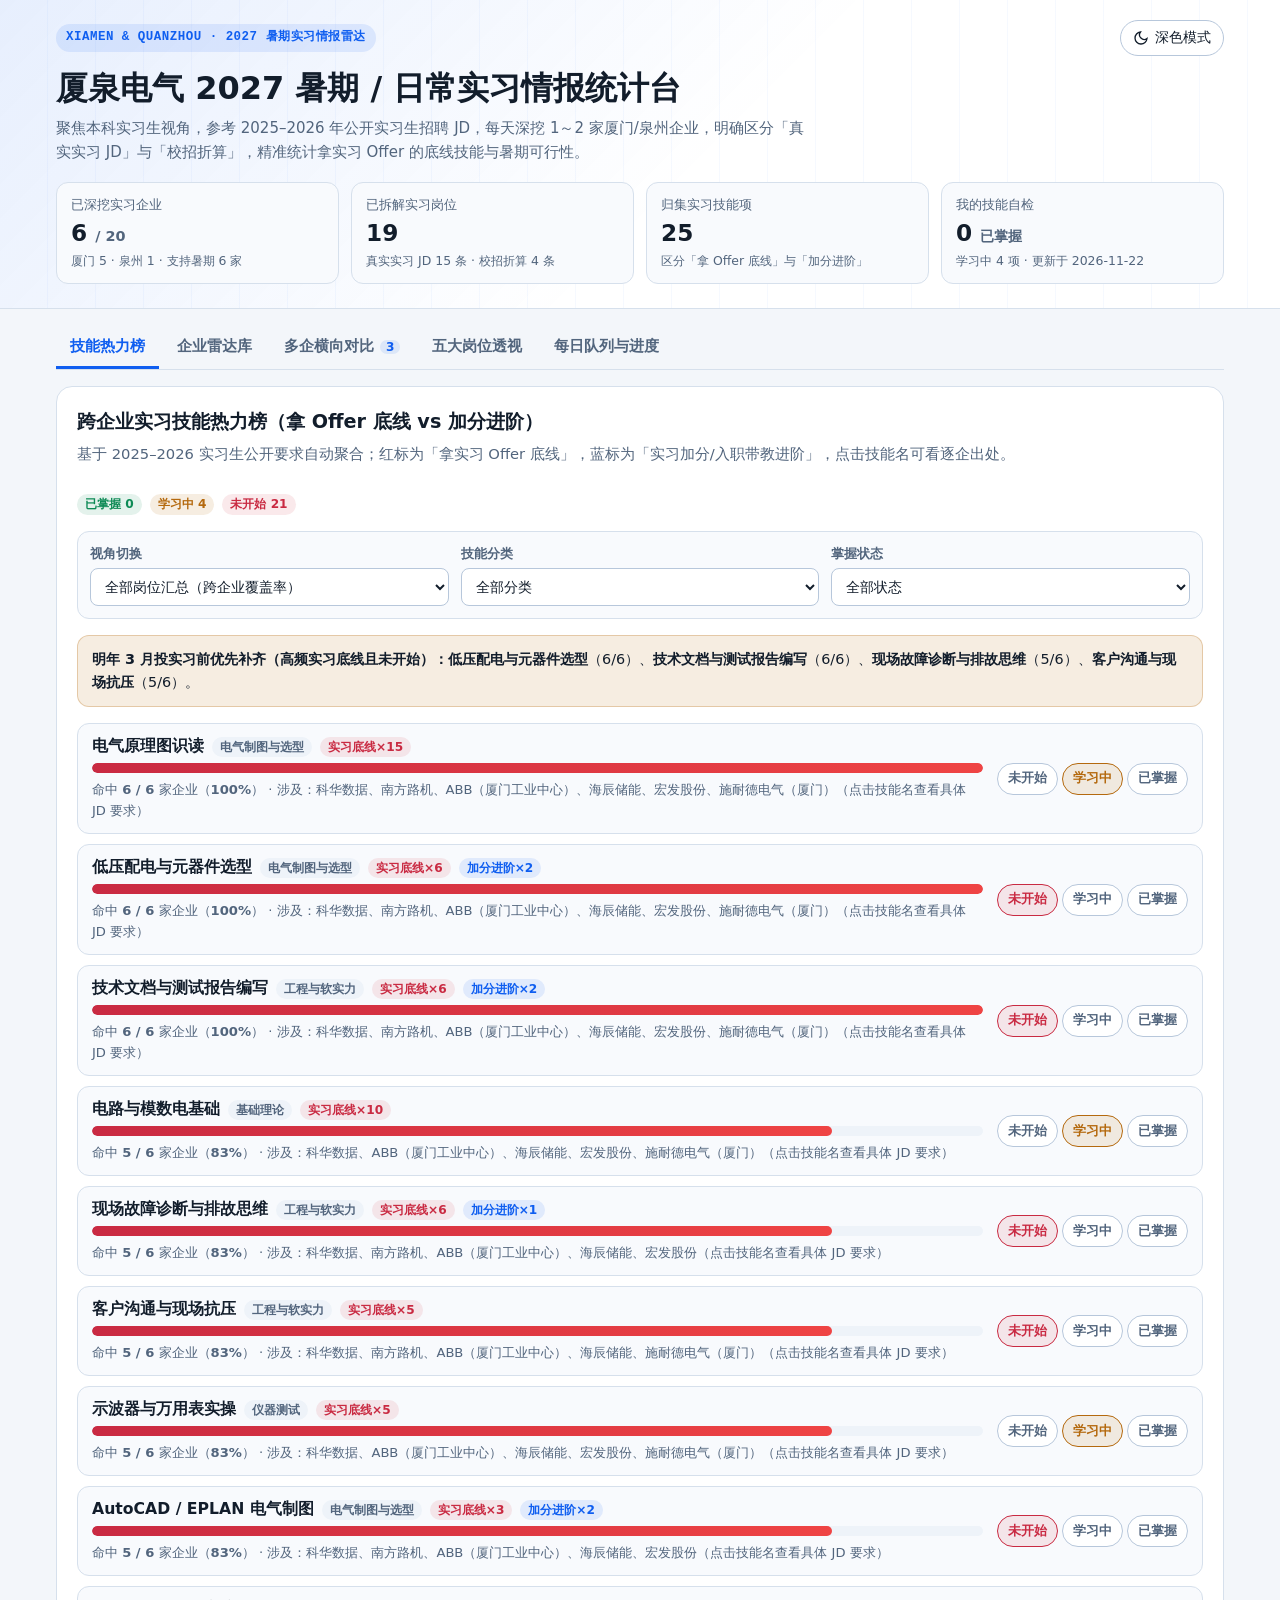
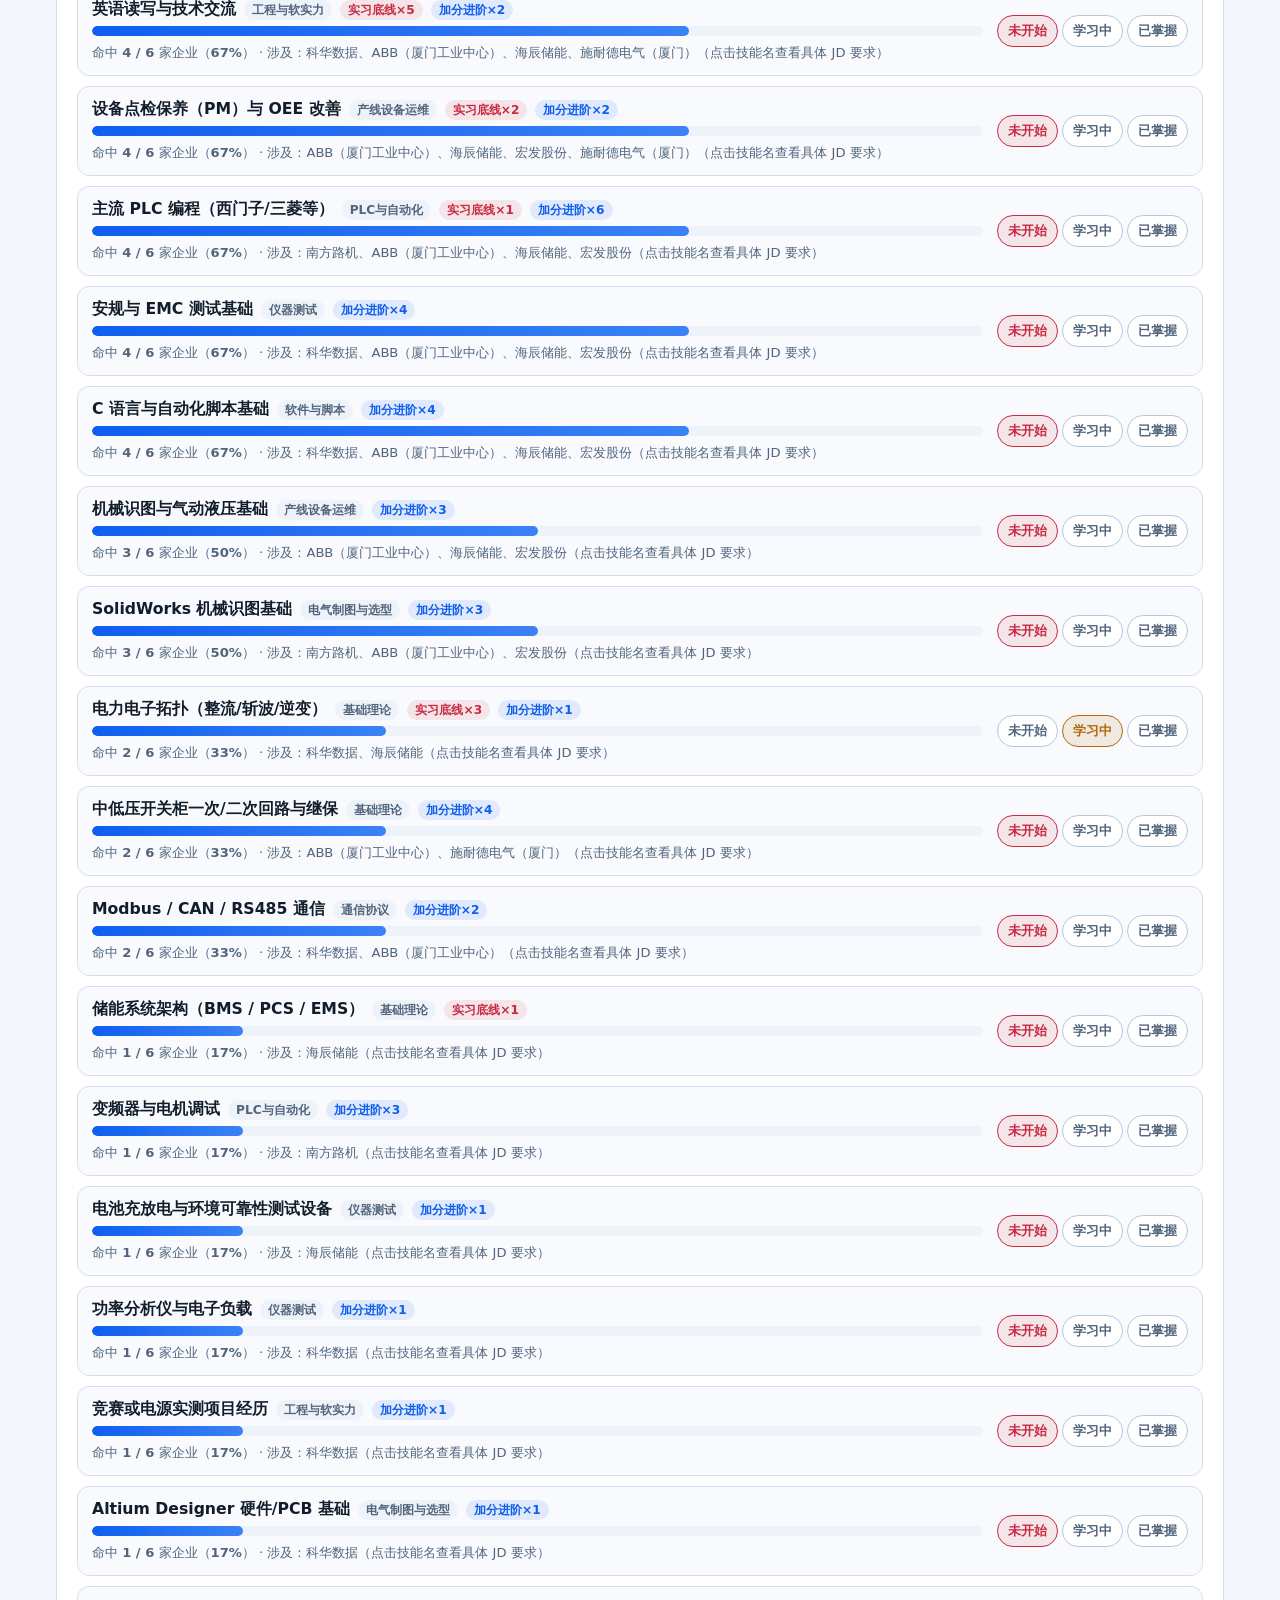
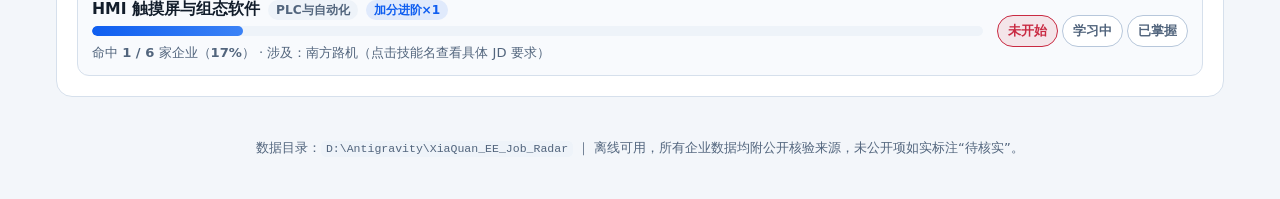
==== docs/index.html @ 75f9611a "feat: switch radar to 2025-2026 internship-first edition and add Hongfa + Schneider" ====
<!doctype html>
<html lang="zh-CN">
<head>
  <meta charset="utf-8">
  <meta name="viewport" content="width=device-width, initial-scale=1">
  <meta name="color-scheme" content="light dark">
  <script>
    try {
      const saved = localStorage.getItem("xq-radar-color-scheme");
      document.querySelector('meta[name="color-scheme"]').content = saved || "light dark";
    } catch (_) {
      // 忽略禁用存储时的异常，回退系统主题
    }
  </script>
  <title>厦泉电气 2027 暑期实习情报雷达</title>
  <link rel="icon" href="data:image/svg+xml,%3Csvg xmlns='http://www.w3.org/2000/svg' viewBox='0 0 64 64'%3E%3Crect width='64' height='64' rx='14' fill='%230f5ef0'/%3E%3Ccircle cx='32' cy='32' r='18' fill='none' stroke='%23ffffff' stroke-width='4' opacity='0.45'/%3E%3Ccircle cx='32' cy='32' r='9' fill='none' stroke='%23ffffff' stroke-width='4'/%3E%3Cline x1='32' y1='32' x2='48' y2='16' stroke='%2338d399' stroke-width='4.5' stroke-linecap='round'/%3E%3C/svg%3E">
  <link rel="stylesheet" href="./styles.css?v=b3a92603">
</head>
<body>
  <header class="hero">
    <div class="hero-inner">
      <div class="hero-top">
        <div class="brand-badge">XIAMEN &amp; QUANZHOU · 2027 暑期实习情报雷达</div>
        <button type="button" id="themeToggle" class="theme-toggle" aria-label="切换浅色或深色主题">
          <span class="theme-opt theme-opt--to-dark">
            <svg width="16" height="16" viewBox="0 0 24 24" fill="none" stroke="currentColor" stroke-width="2" aria-hidden="true">
              <path d="M21 12.79A9 9 0 1 1 11.21 3 7 7 0 0 0 21 12.79z"/>
            </svg>
            <span>深色模式</span>
          </span>
          <span class="theme-opt theme-opt--to-light">
            <svg width="16" height="16" viewBox="0 0 24 24" fill="none" stroke="currentColor" stroke-width="2" aria-hidden="true">
              <circle cx="12" cy="12" r="4"/>
              <path d="M12 2v2m0 16v2M4.93 4.93l1.41 1.41m11.32 11.32 1.41 1.41M2 12h2m16 0h2M4.93 19.07l1.41-1.41m11.32-11.32 1.41-1.41"/>
            </svg>
            <span>浅色模式</span>
          </span>
        </button>
      </div>

      <h1 class="hero-title">厦泉电气 2027 暑期 / 日常实习情报统计台</h1>
      <p class="hero-subtitle">
        聚焦本科实习生视角，参考 2025–2026 年公开实习生招聘 JD，每天深挖 1～2 家厦门/泉州企业，明确区分「真实实习 JD」与「校招折算」，精准统计拿实习 Offer 的底线技能与暑期可行性。
      </p>

      <div id="kpiGrid" class="kpi-grid" aria-label="核心统计指标"></div>
    </div>
  </header>

  <main class="app-shell">
    <div class="tabs-shell">
      <div class="tablist-wrap">
        <div id="mainTablist" class="tablist scroller" role="tablist" aria-label="情报雷达功能模块">
          <button type="button" role="tab" id="tab-skills" class="tab-btn" aria-selected="true" data-panel="panel-skills">
            技能热力榜
          </button>
          <button type="button" role="tab" id="tab-companies" class="tab-btn" aria-selected="false" tabindex="-1" data-panel="panel-companies">
            企业雷达库
          </button>
          <button type="button" role="tab" id="tab-compare" class="tab-btn" aria-selected="false" tabindex="-1" data-panel="panel-compare">
            多企横向对比 <span id="compareCountPill" class="tab-pill">2</span>
          </button>
          <button type="button" role="tab" id="tab-roles" class="tab-btn" aria-selected="false" tabindex="-1" data-panel="panel-roles">
            五大岗位透视
          </button>
          <button type="button" role="tab" id="tab-queue" class="tab-btn" aria-selected="false" tabindex="-1" data-panel="panel-queue">
            每日队列与进度
          </button>
        </div>
      </div>

      <div class="panels-stage">
        <!-- Panel 1: 技能热力榜 & 个人技能缺口 -->
        <section id="panel-skills" role="tabpanel" aria-labelledby="tab-skills" class="tab-panel" tabindex="0">
          <div class="panel-inner">
            <div class="section-head">
              <div>
                <h2>跨企业实习技能热力榜（拿 Offer 底线 vs 加分进阶）</h2>
                <p class="muted">基于 2025–2026 实习生公开要求自动聚合；红标为「拿实习 Offer 底线」，蓝标为「实习加分/入职带教进阶」，点击技能名可看逐企出处。</p>
              </div>
              <div class="progress-summary-box" id="selfCheckSummary"></div>
            </div>

            <div class="filter-bar" aria-label="技能榜筛选">
              <div class="filter-group">
                <label for="skillRoleFilter">视角切换</label>
                <select id="skillRoleFilter">
                  <option value="all">全部岗位汇总（跨企业覆盖率）</option>
                </select>
              </div>
              <div class="filter-group">
                <label for="skillCategoryFilter">技能分类</label>
                <select id="skillCategoryFilter">
                  <option value="all">全部分类</option>
                </select>
              </div>
              <div class="filter-group">
                <label for="skillStatusFilter">掌握状态</label>
                <select id="skillStatusFilter">
                  <option value="all">全部状态</option>
                  <option value="todo">仅看未开始（重点缺口）</option>
                  <option value="learning">仅看学习中</option>
                  <option value="mastered">仅看已掌握</option>
                </select>
              </div>
            </div>

            <div id="gapCallout" class="gap-callout" aria-live="polite"></div>

            <div id="skillBarsContainer" class="skill-bars-list"></div>
          </div>
        </section>

        <!-- Panel 2: 企业雷达库 -->
        <section id="panel-companies" role="tabpanel" aria-labelledby="tab-companies" class="tab-panel" hidden="until-found">
          <div class="panel-inner">
            <div class="section-head">
              <div>
                <h2>已深挖企业雷达库</h2>
                <p class="muted">每家档案均带公开信息出处，未披露项明确标注“待核实”。勾选「加入对比」后可在横向对比页并排细看。</p>
              </div>
              <button type="button" id="jumpToCompareBtn" class="btn btn-primary">进入横向对比</button>
            </div>

            <div class="filter-bar" aria-label="企业筛选条件">
              <div class="filter-group">
                <label for="companyCityFilter">城市</label>
                <select id="companyCityFilter">
                  <option value="all">全部城市</option>
                </select>
              </div>
              <div class="filter-group">
                <label for="companyTrackFilter">赛道</label>
                <select id="companyTrackFilter">
                  <option value="all">全部赛道</option>
                </select>
              </div>
              <div class="filter-group">
                <label for="companyRoleFilter">实习方向</label>
                <select id="companyRoleFilter">
                  <option value="all">全部 5 大实习方向</option>
                </select>
              </div>
              <div class="filter-group">
                <label for="companySummerFilter">暑期 2 个月可行性</label>
                <select id="companySummerFilter">
                  <option value="all">全部实习类型</option>
                  <option value="summer-ok">支持暑期 2～3 个月</option>
                  <option value="other">需长期 / 待核实</option>
                </select>
              </div>
              <div class="filter-group">
                <label for="companySearchInput">关键词</label>
                <input id="companySearchInput" type="search" placeholder="搜索企业、转正、PLC、示波器...">
              </div>
            </div>

            <div id="companyCardsGrid" class="company-grid"></div>
          </div>
        </section>

        <!-- Panel 3: 多企横向对比 -->
        <section id="panel-compare" role="tabpanel" aria-labelledby="tab-compare" class="tab-panel" hidden="until-found">
          <div class="panel-inner">
            <div class="section-head">
              <div>
                <h2>多企业并排横向对比</h2>
                <p class="muted">选择 2～4 家已深挖企业，一屏看清它们在赛道、工具栈、出差倒班、笔面试考点与厦门理工匹配度上的真实差异。</p>
              </div>
            </div>

            <div id="comparePicker" class="compare-picker" aria-label="选择参与对比的企业"></div>

            <div id="compareTableHost"></div>
          </div>
        </section>

        <!-- Panel 4: 五大岗位透视 -->
        <section id="panel-roles" role="tabpanel" aria-labelledby="tab-roles" class="tab-panel" hidden="until-found">
          <div class="panel-inner">
            <div class="section-head">
              <div>
                <h2>五大探索岗位全景透视</h2>
                <p class="muted">逐个拆解真实工作内容、与你大三已学课程的对应关系、当前已统计出的核心技能，以及适合你的零硬件简历项目方向。</p>
              </div>
            </div>
            <div id="rolesGrid" class="roles-grid"></div>
          </div>
        </section>

        <!-- Panel 5: 每日深挖队列 & 进度导入导出 -->
        <section id="panel-queue" role="tabpanel" aria-labelledby="tab-queue" class="tab-panel" hidden="until-found">
          <div class="panel-inner">
            <div class="section-head">
              <div>
                <h2>每日 1～2 企深挖队列与日志</h2>
                <p class="muted">每次深挖新企业并运行构建脚本后，上方所有统计与技能热力榜自动增量重算，越往后越精准。</p>
              </div>
              <div class="backup-actions">
                <button type="button" id="exportProgressBtn" class="btn btn-secondary">导出自检进度 JSON</button>
                <label class="btn btn-secondary file-btn">
                  导入进度
                  <input type="file" id="importProgressInput" accept="application/json" hidden>
                </label>
              </div>
            </div>

            <div id="changelogTimeline" class="changelog-list"></div>

            <h3 class="sub-heading">20 家厦泉目标企业滚动清单</h3>
            <div id="queueTableHost"></div>
          </div>
        </section>
      </div>
    </div>
  </main>

  <footer class="site-footer">
    <p>数据目录：<code>D:\Antigravity\XiaQuan_EE_Job_Radar</code> ｜ 离线可用，所有企业数据均附公开核验来源，未公开项如实标注“待核实”。</p>
  </footer>

  <!-- 企业完整深度档案弹窗 -->
  <dialog id="companyDialog" class="radar-dialog" closedby="any" aria-labelledby="companyDialogTitle">
    <div class="dialog-shell">
      <div class="dialog-header">
        <div>
          <span id="companyDialogMeta" class="dialog-meta"></span>
          <h2 id="companyDialogTitle" class="dialog-title">企业深度档案</h2>
        </div>
        <form method="dialog">
          <button type="submit" class="icon-close-btn" aria-label="关闭企业档案弹窗">✕</button>
        </form>
      </div>
      <div id="companyDialogBody" class="dialog-body"></div>
      <div class="dialog-footer">
        <form method="dialog">
          <button type="submit" class="btn btn-primary">关闭</button>
        </form>
      </div>
    </div>
  </dialog>

  <!-- 技能出处证据弹窗 -->
  <dialog id="skillDialog" class="radar-dialog radar-dialog--narrow" closedby="any" aria-labelledby="skillDialogTitle">
    <div class="dialog-shell">
      <div class="dialog-header">
        <div>
          <span id="skillDialogMeta" class="dialog-meta"></span>
          <h2 id="skillDialogTitle" class="dialog-title">技能 JD 依据</h2>
        </div>
        <form method="dialog">
          <button type="submit" class="icon-close-btn" aria-label="关闭技能详情弹窗">✕</button>
        </form>
      </div>
      <div id="skillDialogBody" class="dialog-body"></div>
      <div class="dialog-footer">
        <form method="dialog">
          <button type="submit" class="btn btn-primary">知道了</button>
        </form>
      </div>
    </div>
  </dialog>

  <script src="./data-bundle.js?v=0ee836cf"></script>
  <script src="./app.js?v=096d5874"></script>
</body>
</html>
---- docs/styles.css ----
/* ==========================================================================
   厦泉电气 2027 暑期实习情报雷达 — 现代精密工程仪表盘样式
   遵循 modern-web-guidance: color-scheme + light-dark(), responsive-table,
   tabs (horizontal scroll + edge fade + until-found), light-dismiss dialog,
   container-query cards.
   ========================================================================== */

@property --fade-start {
  syntax: "<length>";
  inherits: false;
  initial-value: 0px;
}

@property --fade-end {
  syntax: "<length>";
  inherits: false;
  initial-value: 0px;
}

:root {
  color-scheme: light dark;

  --bg: light-dark(#f3f6fa, #0d131d);
  --surface: light-dark(#ffffff, #151e2c);
  --surface-alt: light-dark(#eef3f9, #1c2839);
  --surface-elevated: light-dark(#f8fafd, #192434);
  --border: light-dark(#d6e0ec, #2a394e);
  --border-strong: light-dark(#b7c7db, #3c516e);

  --text: light-dark(#121d2b, #e7eef8);
  --text-muted: light-dark(#52657d, #98adc7);

  --accent: light-dark(#0f5ef0, #5c9bff);
  --accent-soft: light-dark(rgba(15, 94, 240, 0.1), rgba(92, 155, 255, 0.16));
  --accent-ink: light-dark(#ffffff, #091321);

  --must: light-dark(#c92a42, #ff6b81);
  --must-soft: light-dark(rgba(201, 42, 66, 0.1), rgba(255, 107, 129, 0.16));

  --ok: light-dark(#0d8a55, #38d399);
  --ok-soft: light-dark(rgba(13, 138, 85, 0.11), rgba(56, 211, 153, 0.16));

  --warn: light-dark(#b4690e, #f5b942);
  --warn-soft: light-dark(rgba(180, 105, 14, 0.12), rgba(245, 185, 66, 0.16));

  --radius-sm: 8px;
  --radius-md: 12px;
  --radius-lg: 16px;
  --shadow-sm: light-dark(0 1px 3px rgba(15, 31, 56, 0.06), 0 1px 4px rgba(0, 0, 0, 0.35));
  --shadow-md: light-dark(0 8px 24px rgba(15, 31, 56, 0.08), 0 12px 30px rgba(0, 0, 0, 0.45));

  --font-sans: "Segoe UI", "PingFang SC", "Microsoft YaHei", system-ui, -apple-system, sans-serif;
  --font-mono: ui-monospace, "Cascadia Code", Consolas, monospace;

  &:has(> head > meta[name="color-scheme"][content="dark"]) {
    color-scheme: dark;
  }

  &:has(> head > meta[name="color-scheme"][content="light"]) {
    color-scheme: light;
  }
}

*, *::before, *::after {
  box-sizing: border-box;
}

body {
  margin: 0;
  font-family: var(--font-sans);
  font-size: 15px;
  line-height: 1.6;
  background: var(--bg);
  color: var(--text);
  -webkit-font-smoothing: antialiased;
}

h1, h2, h3, h4, p {
  margin-block-start: 0;
}

code {
  font-family: var(--font-mono);
  font-size: 0.88em;
  background: var(--surface-alt);
  padding: 0.12em 0.4em;
  border-radius: 5px;
}

.muted {
  color: var(--text-muted);
  font-size: 0.92rem;
}

/* ---------- 主题切换按钮（双分支由 CSS 控制显示） ---------- */
.theme-toggle {
  display: inline-flex;
  align-items: center;
  gap: 6px;
  min-height: 36px;
  padding: 6px 12px;
  border-radius: 999px;
  border: 1px solid var(--border-strong);
  background: var(--surface);
  color: var(--text);
  font-size: 0.85rem;
  font-weight: 500;
  cursor: pointer;
}

.theme-toggle:hover {
  border-color: var(--accent);
}

.theme-opt {
  display: inline-flex;
  align-items: center;
  gap: 6px;
}

/* 默认浅色下显示“切换到深色”；深色下显示“切换到浅色” */
.theme-opt--to-light {
  display: none;
}

@media (prefers-color-scheme: dark) {
  :root:not(:has(> head > meta[name="color-scheme"][content="light"])) .theme-opt--to-dark {
    display: none;
  }
  :root:not(:has(> head > meta[name="color-scheme"][content="light"])) .theme-opt--to-light {
    display: inline-flex;
  }
}

:root:has(> head > meta[name="color-scheme"][content="dark"]) .theme-opt--to-dark {
  display: none;
}

:root:has(> head > meta[name="color-scheme"][content="dark"]) .theme-opt--to-light {
  display: inline-flex;
}

:root:has(> head > meta[name="color-scheme"][content="light"]) .theme-opt--to-dark {
  display: inline-flex;
}

:root:has(> head > meta[name="color-scheme"][content="light"]) .theme-opt--to-light {
  display: none;
}

/* ---------- 顶部 Hero ---------- */
.hero {
  background:
    linear-gradient(135deg, var(--accent-soft), transparent 55%),
    repeating-linear-gradient(
      90deg,
      transparent 0 47px,
      light-dark(rgba(15, 94, 240, 0.04), rgba(92, 155, 255, 0.05)) 47px 48px
    ),
    var(--surface);
  border-block-end: 1px solid var(--border);
}

.hero-inner {
  max-width: 1200px;
  margin-inline: auto;
  padding: 20px 16px 24px;
}

.hero-top {
  display: flex;
  align-items: center;
  justify-content: space-between;
  gap: 12px;
  flex-wrap: wrap;
  margin-block-end: 12px;
}

.brand-badge {
  display: inline-flex;
  align-items: center;
  font-family: var(--font-mono);
  font-size: 0.78rem;
  font-weight: 600;
  letter-spacing: 0.04em;
  color: var(--accent);
  background: var(--accent-soft);
  padding: 4px 10px;
  border-radius: 999px;
}

.hero-title {
  font-size: clamp(1.4rem, 2.8vw, 2rem);
  line-height: 1.25;
  margin-block-end: 8px;
}

.hero-subtitle {
  max-width: 760px;
  color: var(--text-muted);
  margin-block-end: 18px;
}

.kpi-grid {
  display: grid;
  grid-template-columns: repeat(auto-fit, minmax(150px, 1fr));
  gap: 12px;
}

.kpi-card {
  background: var(--surface-elevated);
  border: 1px solid var(--border);
  border-radius: var(--radius-md);
  padding: 12px 14px;
  box-shadow: var(--shadow-sm);
}

.kpi-label {
  font-size: 0.8rem;
  color: var(--text-muted);
  margin-block-end: 4px;
}

.kpi-value {
  font-size: 1.45rem;
  font-weight: 700;
  font-variant-numeric: tabular-nums;
  line-height: 1.2;
}

.kpi-sub {
  margin-block-start: 4px;
  font-size: 0.78rem;
  color: var(--text-muted);
}

/* ---------- 主容器 & Tabs（单行滚动 + 渐隐边缘） ---------- */
.app-shell {
  max-width: 1200px;
  margin-inline: auto;
  padding: 16px 16px 40px;
}

.tablist-wrap {
  position: sticky;
  inset-block-start: 0;
  z-index: 10;
  background: var(--bg);
  border-block-end: 1px solid var(--border);
  margin-block-end: 16px;
}

.tablist.scroller {
  display: flex;
  align-items: stretch;
  gap: 4px;
  overflow-x: auto;
  scrollbar-width: none;
  scroll-snap-type: inline proximity;
  --fade-size: 2.25rem;
  --fade-dir: right;
  --fade-start-pos: 0;
  --fade-end-pos: 100%;
  padding-inline-end: 16px;
  scroll-padding-inline: var(--fade-size);
  mask:
    linear-gradient(black, black) no-clip subtract,
    linear-gradient(to var(--fade-dir), black, transparent) var(--fade-start-pos) 0 / var(--fade-start) 100% no-repeat no-clip,
    linear-gradient(to var(--fade-dir), transparent, black) var(--fade-end-pos) 0 / var(--fade-end) 100% no-repeat no-clip;
  animation: reveal-fade-start linear both, hide-fade-end linear both;
  animation-timeline: scroll(self inline);
  animation-range: 0 var(--fade-size), calc(100% - var(--fade-size)) 100%;
  transition: --fade-start 0.2s, --fade-end 0.2s;
}

.tablist.scroller::-webkit-scrollbar {
  display: none;
}

.tablist.scroller.more-start {
  --fade-start: var(--fade-size);
}

.tablist.scroller.more-end {
  --fade-end: var(--fade-size);
}

@keyframes reveal-fade-start {
  to {
    --fade-start: var(--fade-size);
  }
}

@keyframes hide-fade-end {
  from {
    --fade-end: var(--fade-size);
  }
}

.tab-btn {
  position: relative;
  flex: none;
  scroll-snap-align: start;
  display: inline-flex;
  align-items: center;
  gap: 6px;
  min-height: 44px;
  padding: 10px 14px;
  border: 0;
  background: transparent;
  color: var(--text-muted);
  font-family: inherit;
  font-size: 0.94rem;
  font-weight: 600;
  white-space: nowrap;
  cursor: pointer;
}

.tab-btn:hover {
  color: var(--text);
}

.tab-btn[aria-selected="true"] {
  color: var(--accent);
}

.tab-btn[aria-selected="true"]::after {
  content: "";
  position: absolute;
  inset: auto 0 0;
  border-block-end: 3px solid var(--accent);
}

.tab-pill {
  display: inline-flex;
  align-items: center;
  justify-content: center;
  min-inline-size: 20px;
  padding: 0 6px;
  border-radius: 999px;
  background: var(--accent-soft);
  color: var(--accent);
  font-size: 0.76rem;
  font-variant-numeric: tabular-nums;
}

/* hidden="until-found" 面板不放 padding/border/margin，由内部 .panel-inner 承载 */
.panels-stage {
  display: grid;
  align-items: start;
}

.tab-panel {
  grid-area: 1 / 1;
  position: relative;
  z-index: 1;
}

.tab-panel[hidden] {
  pointer-events: none;
  z-index: 0;
}

.panel-inner {
  background: var(--surface);
  border: 1px solid var(--border);
  border-radius: var(--radius-lg);
  padding: 20px;
  box-shadow: var(--shadow-sm);
}

@media (max-width: 600px) {
  .panel-inner {
    padding: 14px;
  }
}

/* ---------- 通用标题、按钮与筛选栏 ---------- */
.section-head {
  display: flex;
  align-items: flex-start;
  justify-content: space-between;
  gap: 14px;
  flex-wrap: wrap;
  margin-block-end: 16px;
}

.section-head h2 {
  font-size: 1.2rem;
  margin-block-end: 4px;
}

.sub-heading {
  font-size: 1.05rem;
  margin-block: 22px 12px;
}

.btn {
  display: inline-flex;
  align-items: center;
  justify-content: center;
  gap: 6px;
  min-height: 38px;
  padding: 8px 14px;
  border-radius: var(--radius-sm);
  border: 1px solid var(--border-strong);
  font-family: inherit;
  font-size: 0.88rem;
  font-weight: 600;
  cursor: pointer;
  text-decoration: none;
}

.btn-primary {
  background: var(--accent);
  border-color: var(--accent);
  color: var(--accent-ink);
}

.btn-secondary {
  background: var(--surface-alt);
  color: var(--text);
}

.btn:hover {
  filter: brightness(1.04);
}

.file-btn {
  cursor: pointer;
}

.backup-actions {
  display: flex;
  gap: 8px;
  flex-wrap: wrap;
}

.filter-bar {
  display: grid;
  grid-template-columns: repeat(auto-fit, minmax(180px, 1fr));
  gap: 12px;
  padding: 12px;
  background: var(--surface-elevated);
  border: 1px solid var(--border);
  border-radius: var(--radius-md);
  margin-block-end: 16px;
}

.filter-group {
  display: flex;
  flex-direction: column;
  gap: 4px;
}

.filter-group label {
  font-size: 0.8rem;
  font-weight: 600;
  color: var(--text-muted);
}

.filter-group select,
.filter-group input {
  min-height: 38px;
  padding: 6px 10px;
  border-radius: var(--radius-sm);
  border: 1px solid var(--border-strong);
  background: var(--surface);
  color: var(--text);
  font-family: inherit;
  font-size: 0.9rem;
}

/* ---------- 技能热力榜 ---------- */
.progress-summary-box {
  display: flex;
  gap: 8px;
  flex-wrap: wrap;
  align-items: center;
}

.gap-callout {
  padding: 12px 14px;
  border-radius: var(--radius-md);
  background: var(--warn-soft);
  border: 1px solid light-dark(rgba(180, 105, 14, 0.28), rgba(245, 185, 66, 0.3));
  margin-block-end: 16px;
  font-size: 0.9rem;
}

.skill-bars-list {
  display: flex;
  flex-direction: column;
  gap: 10px;
}

.skill-row {
  display: grid;
  grid-template-columns: minmax(0, 1fr) auto;
  gap: 10px 14px;
  align-items: center;
  padding: 12px 14px;
  border: 1px solid var(--border);
  border-radius: var(--radius-md);
  background: var(--surface-elevated);
}

@media (max-width: 640px) {
  .skill-row {
    grid-template-columns: 1fr;
  }
}

.skill-main {
  min-width: 0;
}

.skill-head {
  display: flex;
  align-items: center;
  gap: 8px;
  flex-wrap: wrap;
  margin-block-end: 6px;
}

.skill-name-btn {
  padding: 0;
  border: 0;
  background: transparent;
  color: var(--text);
  font-family: inherit;
  font-size: 0.98rem;
  font-weight: 700;
  cursor: pointer;
  text-align: start;
}

.skill-name-btn:hover {
  color: var(--accent);
  text-decoration: underline;
}

.skill-bar-track {
  position: relative;
  block-size: 10px;
  border-radius: 999px;
  background: var(--surface-alt);
  overflow: hidden;
  margin-block-end: 6px;
}

.skill-bar-fill {
  block-size: 100%;
  border-radius: 999px;
  background: linear-gradient(90deg, var(--accent), light-dark(#3b82f6, #84b6ff));
}

.skill-bar-fill--hot {
  background: linear-gradient(90deg, var(--must), light-dark(#ef4444, #ff8da1));
}

.skill-meta-line {
  font-size: 0.82rem;
  color: var(--text-muted);
}

.status-pills {
  display: inline-flex;
  gap: 4px;
  flex-wrap: wrap;
}

.status-btn {
  min-height: 32px;
  padding: 4px 10px;
  border-radius: 999px;
  border: 1px solid var(--border-strong);
  background: var(--surface);
  color: var(--text-muted);
  font-family: inherit;
  font-size: 0.8rem;
  font-weight: 600;
  cursor: pointer;
}

.status-btn[aria-pressed="true"][data-state="todo"] {
  border-color: var(--must);
  background: var(--must-soft);
  color: var(--must);
}

.status-btn[aria-pressed="true"][data-state="learning"] {
  border-color: var(--warn);
  background: var(--warn-soft);
  color: var(--warn);
}

.status-btn[aria-pressed="true"][data-state="mastered"] {
  border-color: var(--ok);
  background: var(--ok-soft);
  color: var(--ok);
}

/* ---------- 徽章 ---------- */
.badge {
  display: inline-flex;
  align-items: center;
  max-inline-size: 100%;
  padding: 2px 8px;
  border-radius: 999px;
  font-size: 0.76rem;
  font-weight: 600;
  line-height: 1.35;
  white-space: normal;
  overflow-wrap: anywhere;
}

.badge-neutral {
  background: var(--surface-alt);
  color: var(--text-muted);
}

.badge-accent {
  background: var(--accent-soft);
  color: var(--accent);
}

.badge-must {
  background: var(--must-soft);
  color: var(--must);
}

.badge-ok {
  background: var(--ok-soft);
  color: var(--ok);
}

.badge-warn {
  background: var(--warn-soft);
  color: var(--warn);
}

/* ---------- 企业卡片（容器查询 + 语义区域） ---------- */
.company-grid {
  display: grid;
  grid-template-columns: repeat(auto-fill, minmax(310px, 1fr));
  gap: 16px;
}

.card.company-card {
  container-type: inline-size;
  display: grid;
  grid-template-columns: minmax(0, 1fr);
  grid-template-rows: auto 1fr auto;
  gap: 12px;
  padding: 16px;
  border-radius: var(--radius-md);
  border: 2px solid var(--border);
  background: var(--surface-elevated);
  box-shadow: var(--shadow-sm);
  min-width: 0;
}

.card.company-card:has(.compare-check:checked) {
  border-color: var(--accent);
}

.card.company-card > header {
  display: flex;
  align-items: flex-start;
  justify-content: space-between;
  gap: 10px;
  min-width: 0;
}

.card.company-card > header > div {
  min-width: 0;
  flex: 1 1 auto;
}

.company-name {
  font-size: 1.12rem;
  margin-block-end: 4px;
}

.badge-row {
  display: flex;
  gap: 6px;
  flex-wrap: wrap;
}

.card-content {
  display: flex;
  flex-direction: column;
  gap: 10px;
  font-size: 0.9rem;
}

.info-kv {
  margin: 0;
  display: grid;
  gap: 6px;
}

.info-kv div {
  display: grid;
  grid-template-columns: 76px 1fr;
  gap: 8px;
}

@container (width < 320px) {
  .info-kv div {
    grid-template-columns: 1fr;
    gap: 2px;
  }
}

.info-kv dt {
  color: var(--text-muted);
  font-size: 0.82rem;
  font-weight: 600;
}

.info-kv dd {
  margin: 0;
}

.card.company-card > footer {
  display: flex;
  align-items: center;
  justify-content: space-between;
  gap: 10px;
  padding-block-start: 10px;
  border-block-start: 1px solid var(--border);
  flex-wrap: wrap;
}

.compare-toggle {
  display: inline-flex;
  align-items: center;
  gap: 6px;
  padding: 5px 10px;
  border-radius: var(--radius-sm);
  border: 2px solid transparent;
  background: var(--surface);
  font-size: 0.84rem;
  font-weight: 600;
  cursor: pointer;
}

.compare-toggle:has(> :checked) {
  border-color: var(--accent);
  color: var(--accent);
}

/* ---------- 多企对比选择器 ---------- */
.compare-picker {
  display: flex;
  gap: 10px;
  flex-wrap: wrap;
  margin-block-end: 16px;
}

.picker-chip {
  display: inline-flex;
  align-items: center;
  gap: 8px;
  padding: 8px 12px;
  border-radius: var(--radius-md);
  border: 2px solid var(--border);
  background: var(--surface-elevated);
  font-size: 0.9rem;
  font-weight: 600;
  cursor: pointer;
}

.picker-chip:has(> :checked) {
  border-color: var(--accent);
  background: var(--accent-soft);
  color: var(--accent);
}

/* ---------- 响应式数据表（遵循 responsive-table 指南） ---------- */
.table-wrapper {
  overflow: auto;
  max-inline-size: 100%;
  max-block-size: min(680px, 75vh);
  container-type: inline-size;
  border: 1px solid var(--border);
  border-radius: var(--radius-md);
  background: var(--surface);
}

.radar-table {
  width: 100%;
  border-collapse: separate;
  border-spacing: 0;
  font-size: 0.9rem;
}

.radar-table caption {
  text-align: start;
  padding: 10px 14px;
  font-weight: 700;
  font-size: 0.92rem;
  background: var(--surface-elevated);
  border-block-end: 1px solid var(--border);
}

.radar-table thead {
  position: sticky;
  inset-block-start: 0;
  z-index: 2;
}

.radar-table thead th {
  text-align: start;
  padding: 11px 14px;
  background: var(--surface-alt);
  border-block-end: 1px solid var(--border-strong);
  font-weight: 700;
  white-space: nowrap;
}

.radar-table tbody th {
  position: sticky;
  inset-inline-start: 0;
  z-index: 1;
  text-align: start;
  vertical-align: top;
  padding: 11px 14px;
  background: var(--surface-elevated);
  border-block-end: 1px solid var(--border);
  border-inline-end: 1px solid var(--border);
  min-inline-size: 132px;
  font-weight: 700;
}

.radar-table tbody td {
  vertical-align: top;
  padding: 11px 14px;
  border-block-end: 1px solid var(--border);
  border-inline-end: 1px solid var(--border);
  min-inline-size: 200px;
}

.radar-table tbody td:last-child {
  border-inline-end: 0;
}

.radar-table ul {
  margin: 0;
  padding-inline-start: 18px;
}

@container (width < 620px) {
  .radar-table,
  .radar-table thead,
  .radar-table tbody,
  .radar-table tr,
  .radar-table th,
  .radar-table td {
    display: block;
  }

  .radar-table thead {
    display: none;
  }

  .radar-table tbody tr {
    margin: 10px;
    border: 1px solid var(--border);
    border-radius: var(--radius-sm);
    overflow: hidden;
    background: var(--surface);
  }

  .radar-table tbody th {
    position: sticky;
    inset-block-start: 0;
    z-index: 2;
    border-inline-end: 0;
    background: var(--surface-alt);
  }

  .radar-table tbody td {
    min-inline-size: 0;
    border-inline-end: 0;
  }

  .radar-table tbody td::before {
    display: block;
    font-size: 0.78rem;
    font-weight: 700;
    color: var(--accent);
    margin-block-end: 3px;
  }

  .radar-table tbody td:nth-child(2)::before { content: var(--col-2) "："; }
  .radar-table tbody td:nth-child(3)::before { content: var(--col-3) "："; }
  .radar-table tbody td:nth-child(4)::before { content: var(--col-4) "："; }
  .radar-table tbody td:nth-child(5)::before { content: var(--col-5) "："; }
  .radar-table tbody td:nth-child(6)::before { content: var(--col-6) "："; }
}

/* ---------- 五大岗位卡片 ---------- */
.roles-grid {
  display: grid;
  grid-template-columns: repeat(auto-fill, minmax(320px, 1fr));
  gap: 16px;
}

.role-card {
  display: flex;
  flex-direction: column;
  gap: 10px;
  padding: 16px;
  border-radius: var(--radius-md);
  border: 1px solid var(--border);
  background: var(--surface-elevated);
}

.role-card h3 {
  font-size: 1.06rem;
  margin-block-end: 2px;
}

.role-block-title {
  font-size: 0.8rem;
  font-weight: 700;
  color: var(--text-muted);
  margin-block-end: 4px;
}

.skill-chip-list {
  display: flex;
  flex-wrap: wrap;
  gap: 6px;
}

/* ---------- 每日日志 ---------- */
.changelog-list {
  display: flex;
  flex-direction: column;
  gap: 10px;
}

.changelog-item {
  padding: 14px 16px;
  border-radius: var(--radius-md);
  border-inline-start: 4px solid var(--accent);
  background: var(--surface-elevated);
  border-block: 1px solid var(--border);
  border-inline-end: 1px solid var(--border);
}

.changelog-meta {
  font-family: var(--font-mono);
  font-size: 0.8rem;
  color: var(--accent);
  font-weight: 700;
  margin-block-end: 4px;
}

/* ---------- 原生 Modal Dialog（light-dismiss） ---------- */
.radar-dialog {
  width: min(860px, calc(100vw - 24px));
  max-height: min(88vh, 860px);
  padding: 0;
  border: 1px solid var(--border-strong);
  border-radius: var(--radius-lg);
  background: var(--surface);
  color: var(--text);
  box-shadow: var(--shadow-md);
  overflow: hidden;
}

.radar-dialog--narrow {
  width: min(600px, calc(100vw - 24px));
}

.radar-dialog::backdrop {
  background: rgba(8, 15, 27, 0.56);
  backdrop-filter: blur(3px);
}

.dialog-shell {
  display: grid;
  grid-template-rows: auto minmax(0, 1fr) auto;
  max-height: min(88vh, 860px);
}

.dialog-header {
  display: flex;
  align-items: flex-start;
  justify-content: space-between;
  gap: 12px;
  padding: 16px 20px;
  border-block-end: 1px solid var(--border);
  background: var(--surface-elevated);
}

.dialog-meta {
  display: block;
  font-size: 0.8rem;
  color: var(--accent);
  font-weight: 600;
  margin-block-end: 2px;
}

.dialog-title {
  font-size: 1.2rem;
  margin: 0;
}

.icon-close-btn {
  min-width: 36px;
  min-height: 36px;
  border-radius: var(--radius-sm);
  border: 1px solid var(--border-strong);
  background: var(--surface);
  color: var(--text);
  font-size: 1rem;
  cursor: pointer;
}

.dialog-body {
  padding: 18px 20px;
  overflow-y: auto;
  display: flex;
  flex-direction: column;
  gap: 16px;
}

.dialog-section {
  padding: 14px;
  border: 1px solid var(--border);
  border-radius: var(--radius-md);
  background: var(--surface-elevated);
}

.dialog-section h3 {
  font-size: 1rem;
  margin-block-end: 8px;
}

.dialog-section ul {
  margin: 0;
  padding-inline-start: 18px;
}

.dialog-footer {
  display: flex;
  justify-content: flex-end;
  padding: 12px 20px;
  border-block-start: 1px solid var(--border);
  background: var(--surface-elevated);
}

.empty-state {
  padding: 28px 16px;
  text-align: center;
  border: 1px dashed var(--border-strong);
  border-radius: var(--radius-md);
  color: var(--text-muted);
}

.site-footer {
  max-width: 1200px;
  margin-inline: auto;
  padding: 0 16px 28px;
  text-align: center;
  font-size: 0.82rem;
  color: var(--text-muted);
}
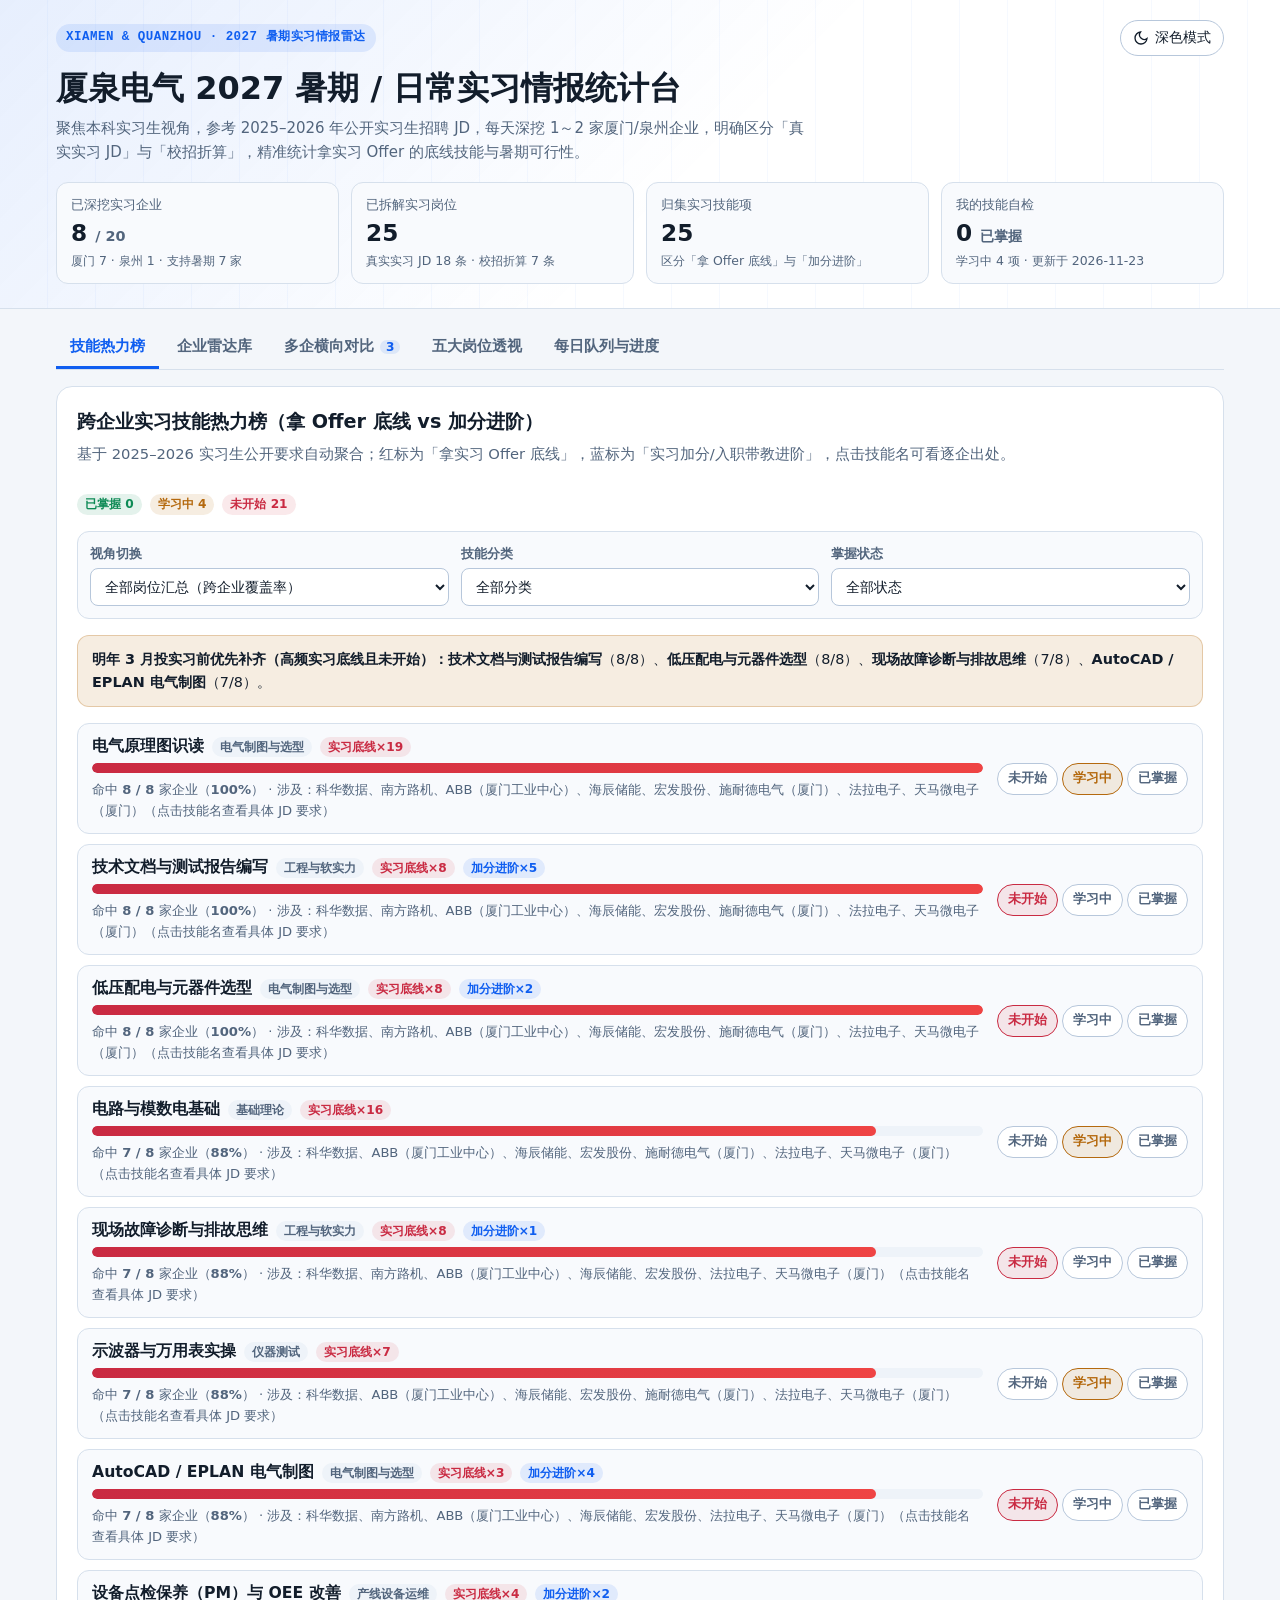
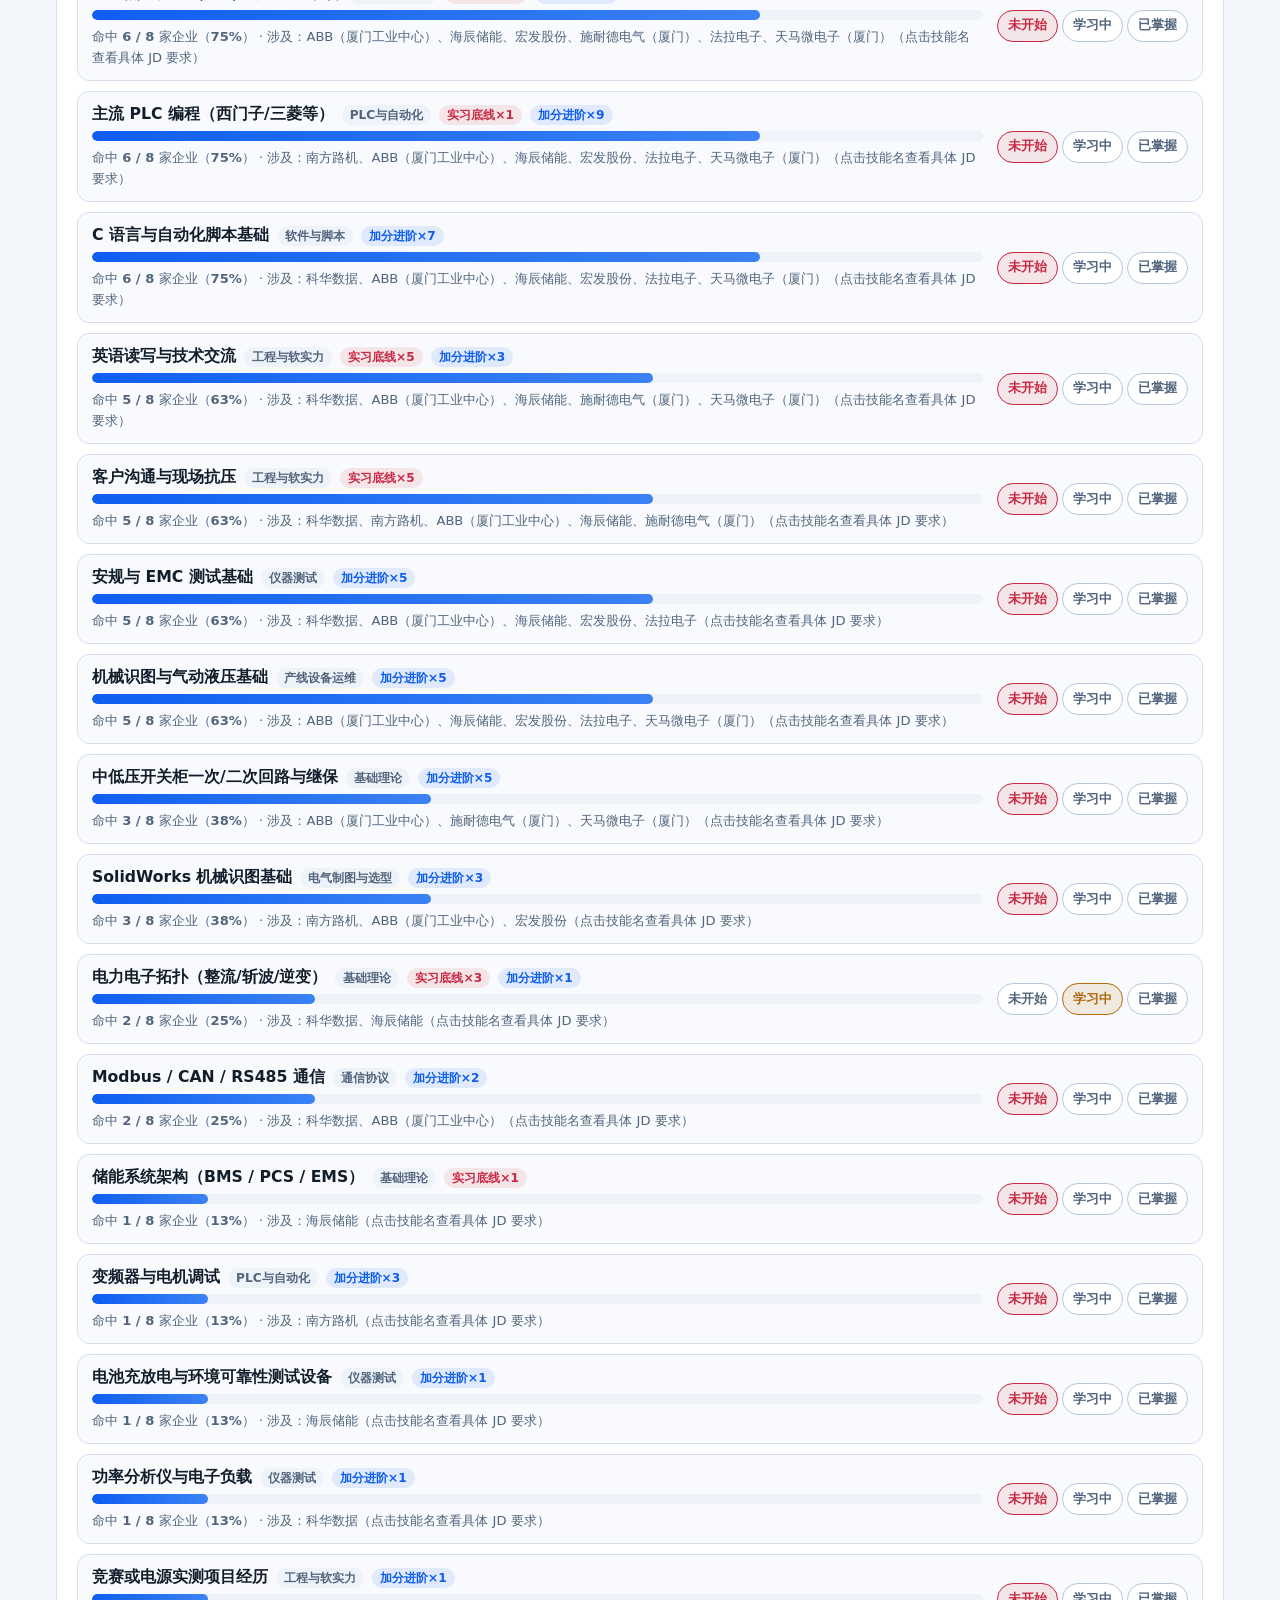
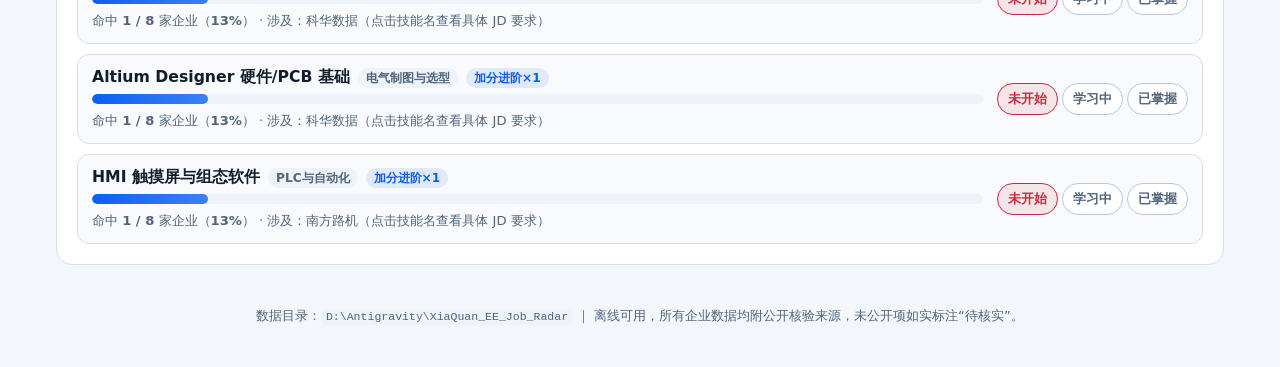
==== commit 83697e9e: "chore(daily): update XiaQuan EE radar (2026-11-23)" ====
--- a/docs/index.html
+++ b/docs/index.html
@@ -261,7 +261,7 @@
     </div>
   </dialog>
 
-  <script src="./data-bundle.js?v=0ee836cf"></script>
+  <script src="./data-bundle.js?v=d24136de"></script>
   <script src="./app.js?v=096d5874"></script>
 </body>
 </html>
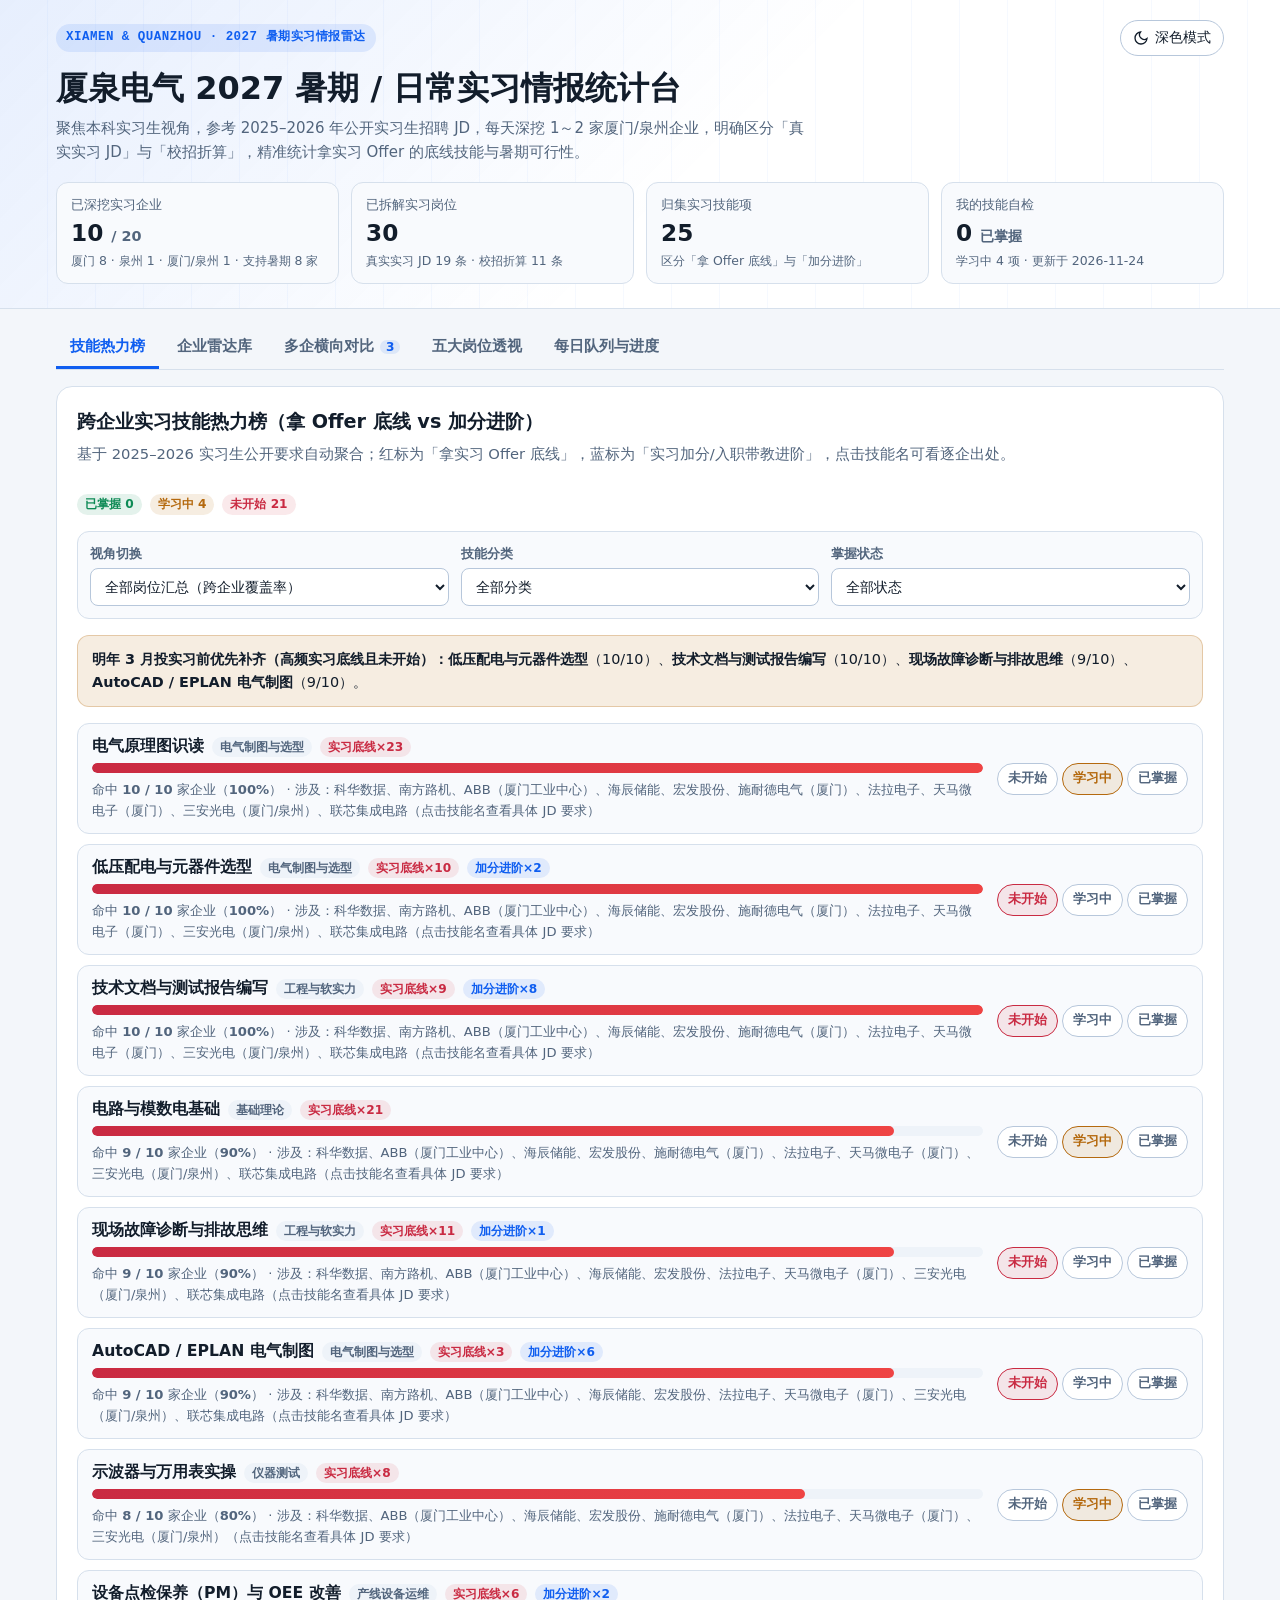
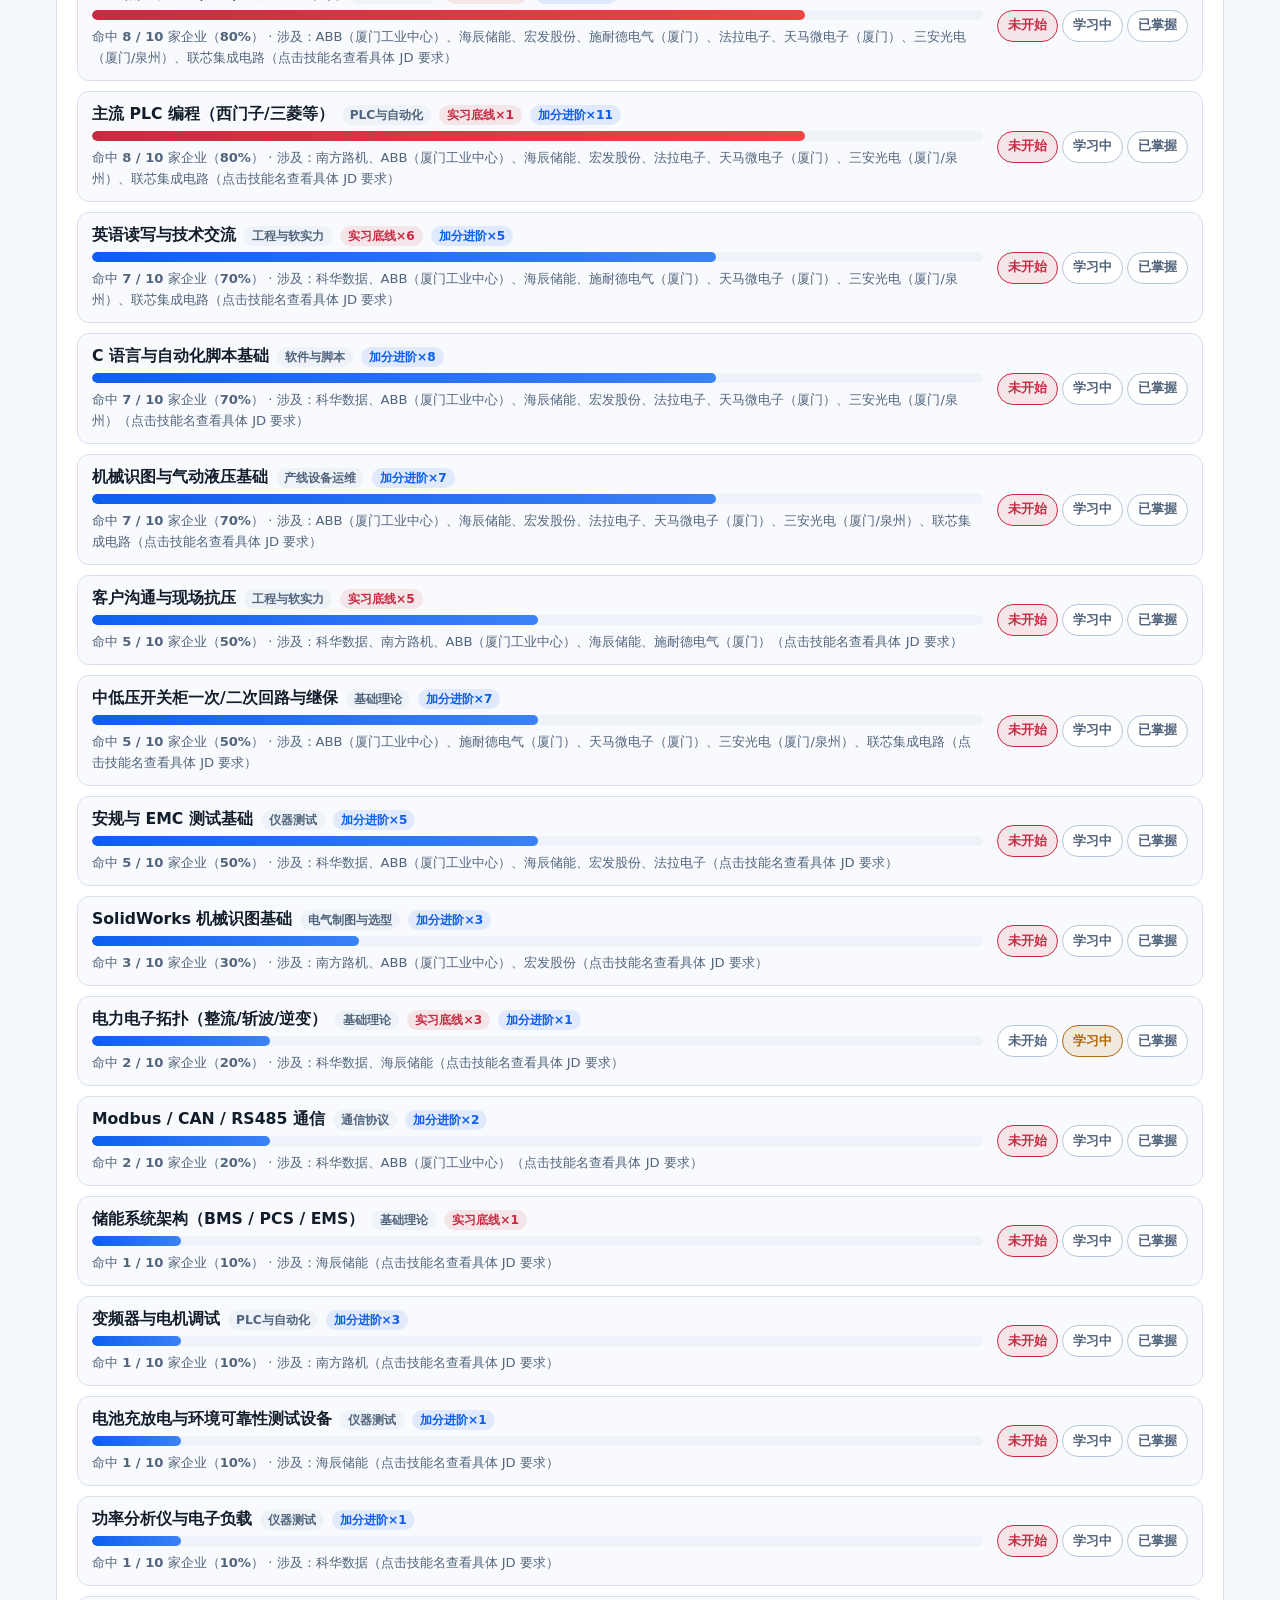
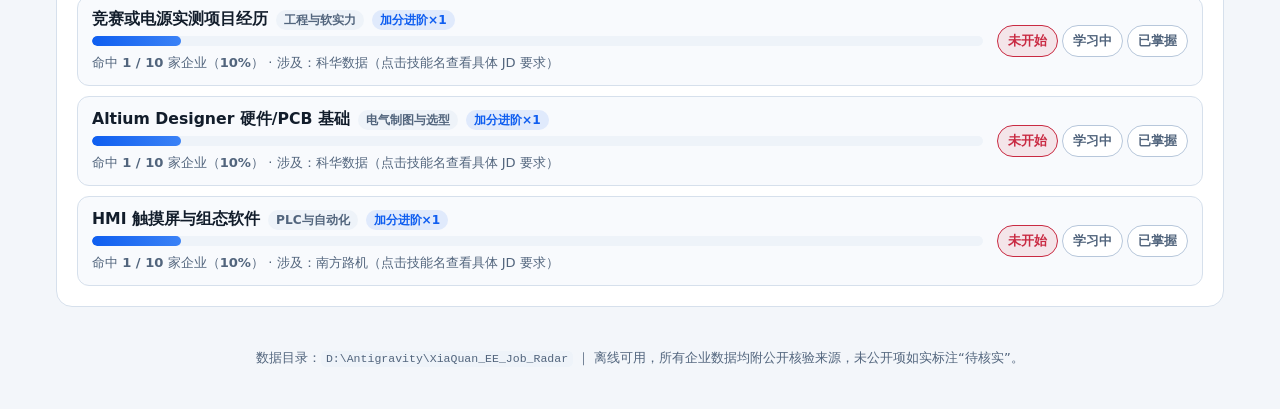
==== commit c51b55db: "chore(daily): update XiaQuan EE radar (2026-11-24)" ====
--- a/docs/index.html
+++ b/docs/index.html
@@ -261,7 +261,7 @@
     </div>
   </dialog>
 
-  <script src="./data-bundle.js?v=d24136de"></script>
+  <script src="./data-bundle.js?v=03004910"></script>
   <script src="./app.js?v=096d5874"></script>
 </body>
 </html>
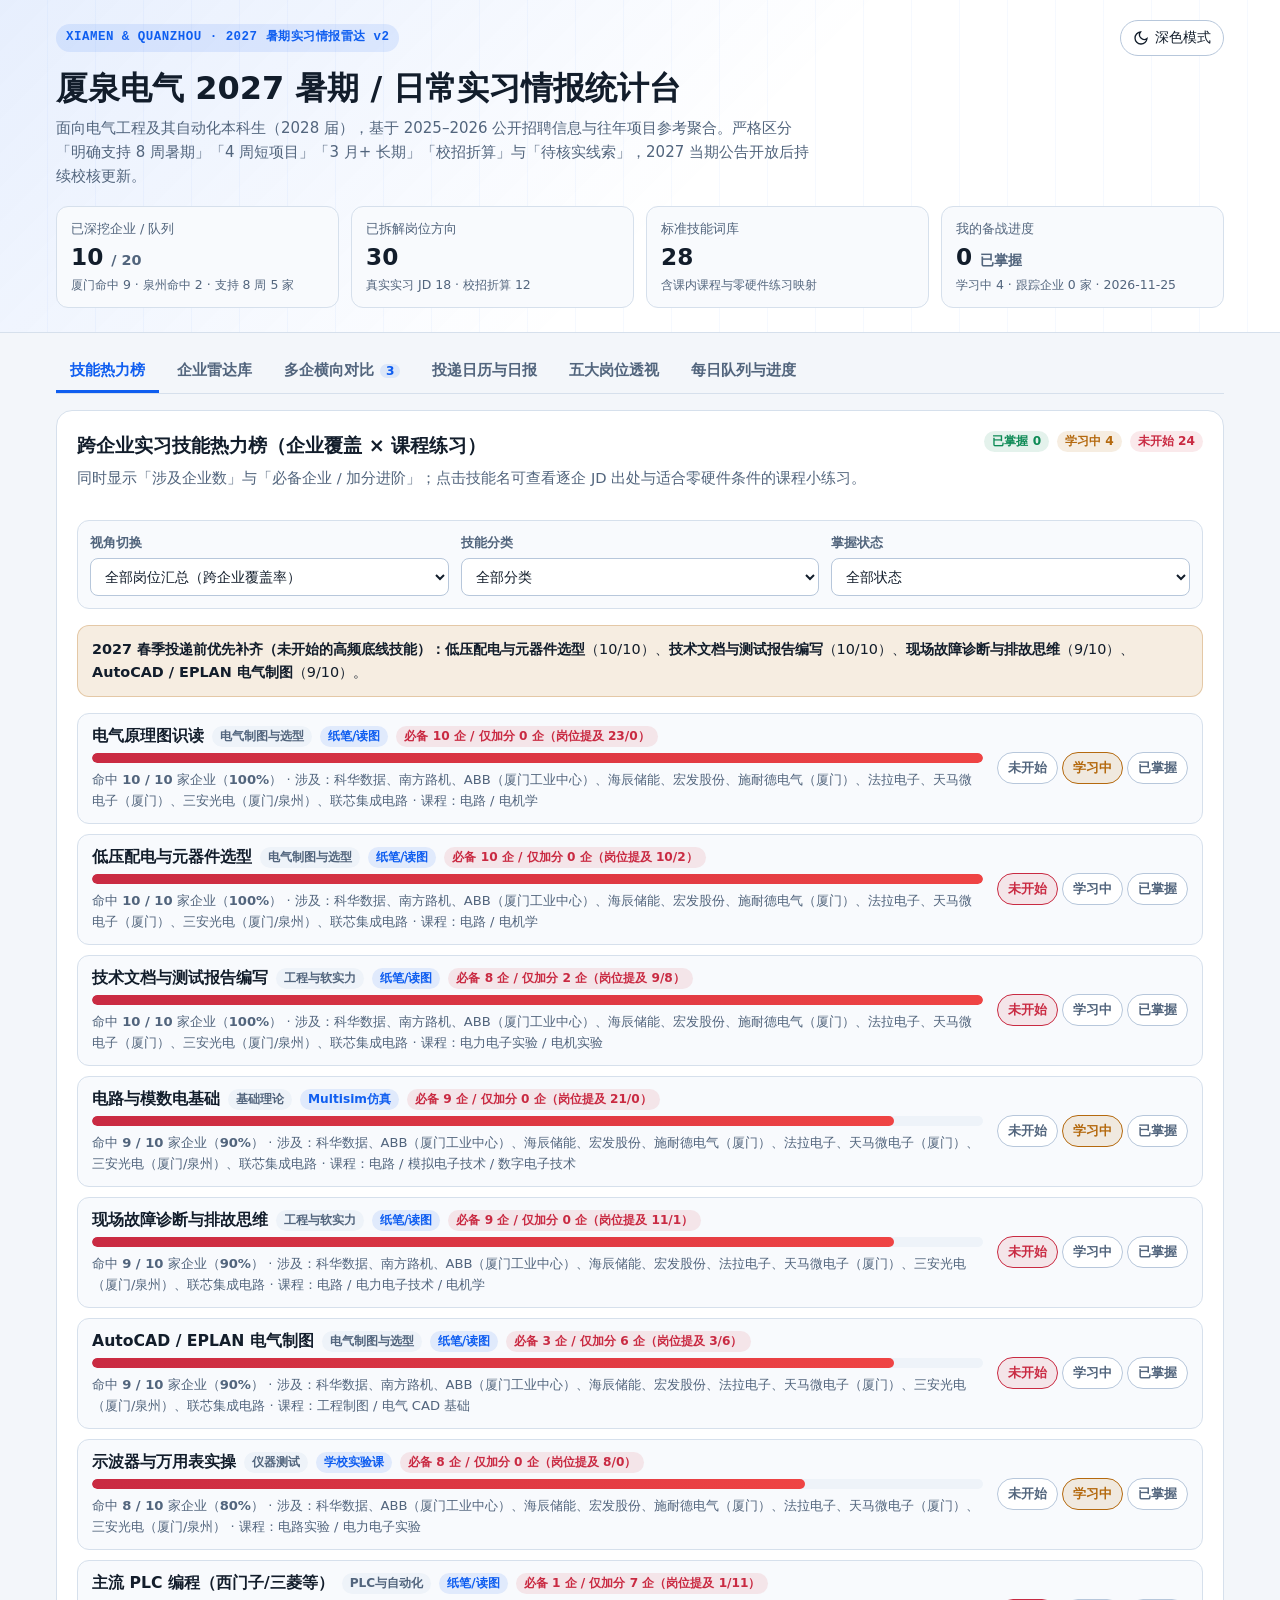
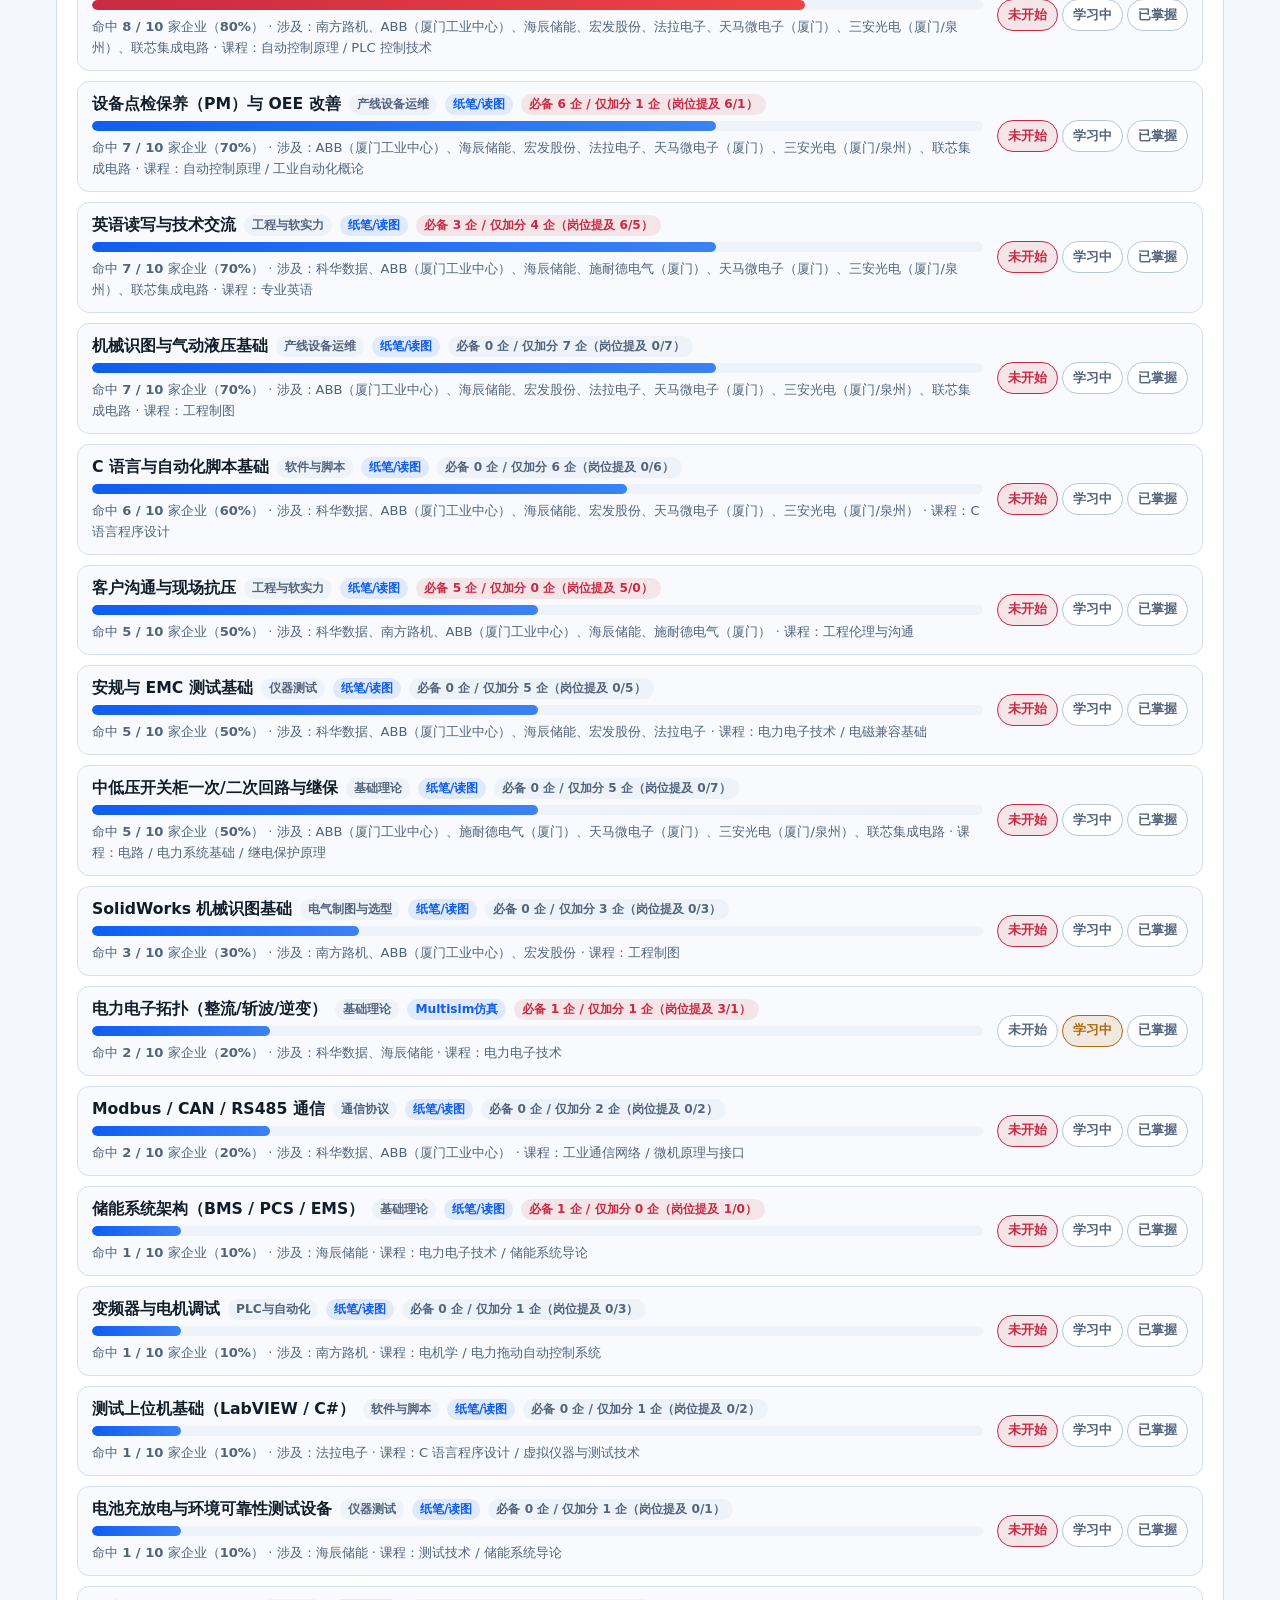
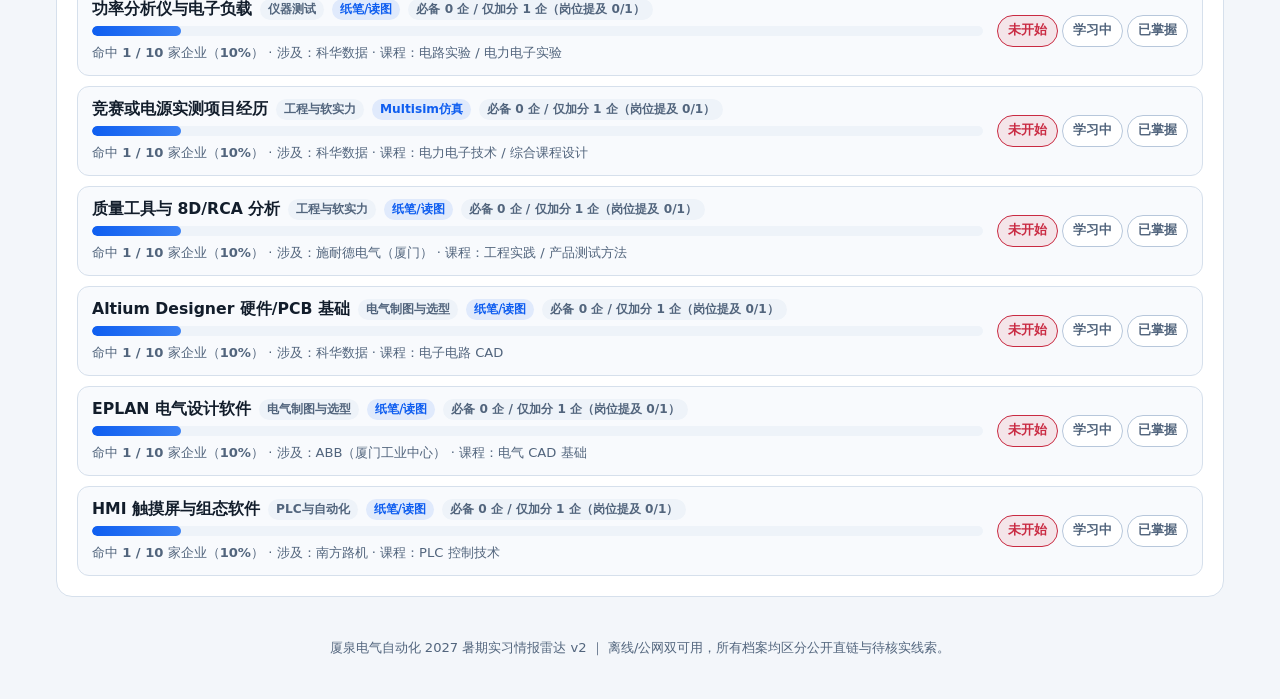
==== commit 605cde65: "feat(v2): upgrade XiaQuan EE radar via Antigravity x Codex joint plan" ====
--- a/docs/index.html
+++ b/docs/index.html
@@ -14,13 +14,13 @@
   </script>
   <title>厦泉电气 2027 暑期实习情报雷达</title>
   <link rel="icon" href="data:image/svg+xml,%3Csvg xmlns='http://www.w3.org/2000/svg' viewBox='0 0 64 64'%3E%3Crect width='64' height='64' rx='14' fill='%230f5ef0'/%3E%3Ccircle cx='32' cy='32' r='18' fill='none' stroke='%23ffffff' stroke-width='4' opacity='0.45'/%3E%3Ccircle cx='32' cy='32' r='9' fill='none' stroke='%23ffffff' stroke-width='4'/%3E%3Cline x1='32' y1='32' x2='48' y2='16' stroke='%2338d399' stroke-width='4.5' stroke-linecap='round'/%3E%3C/svg%3E">
-  <link rel="stylesheet" href="./styles.css?v=b3a92603">
+  <link rel="stylesheet" href="./styles.css?v=b7cb497b">
 </head>
 <body>
   <header class="hero">
     <div class="hero-inner">
       <div class="hero-top">
-        <div class="brand-badge">XIAMEN &amp; QUANZHOU · 2027 暑期实习情报雷达</div>
+        <div class="brand-badge">XIAMEN &amp; QUANZHOU · 2027 暑期实习情报雷达 v2</div>
         <button type="button" id="themeToggle" class="theme-toggle" aria-label="切换浅色或深色主题">
           <span class="theme-opt theme-opt--to-dark">
             <svg width="16" height="16" viewBox="0 0 24 24" fill="none" stroke="currentColor" stroke-width="2" aria-hidden="true">
@@ -40,7 +40,7 @@
 
       <h1 class="hero-title">厦泉电气 2027 暑期 / 日常实习情报统计台</h1>
       <p class="hero-subtitle">
-        聚焦本科实习生视角，参考 2025–2026 年公开实习生招聘 JD，每天深挖 1～2 家厦门/泉州企业，明确区分「真实实习 JD」与「校招折算」，精准统计拿实习 Offer 的底线技能与暑期可行性。
+        面向电气工程及其自动化本科生（2028 届），基于 2025–2026 公开招聘信息与往年项目参考聚合。严格区分「明确支持 8 周暑期」「4 周短项目」「3 月+ 长期」「校招折算」与「待核实线索」，2027 当期公告开放后持续校核更新。
       </p>
 
       <div id="kpiGrid" class="kpi-grid" aria-label="核心统计指标"></div>
@@ -48,6 +48,8 @@
   </header>
 
   <main class="app-shell">
+    <div id="liveNotice" class="toast-banner" role="status" aria-live="polite" hidden></div>
+
     <div class="tabs-shell">
       <div class="tablist-wrap">
         <div id="mainTablist" class="tablist scroller" role="tablist" aria-label="情报雷达功能模块">
@@ -58,7 +60,10 @@
             企业雷达库
           </button>
           <button type="button" role="tab" id="tab-compare" class="tab-btn" aria-selected="false" tabindex="-1" data-panel="panel-compare">
-            多企横向对比 <span id="compareCountPill" class="tab-pill">2</span>
+            多企横向对比 <span id="compareCountPill" class="tab-pill">3</span>
+          </button>
+          <button type="button" role="tab" id="tab-timeline" class="tab-btn" aria-selected="false" tabindex="-1" data-panel="panel-timeline">
+            投递日历与日报
           </button>
           <button type="button" role="tab" id="tab-roles" class="tab-btn" aria-selected="false" tabindex="-1" data-panel="panel-roles">
             五大岗位透视
@@ -70,13 +75,13 @@
       </div>
 
       <div class="panels-stage">
-        <!-- Panel 1: 技能热力榜 & 个人技能缺口 -->
+        <!-- Panel 1: 技能热力榜 & 个人技能缺口 + 课程小练习 -->
         <section id="panel-skills" role="tabpanel" aria-labelledby="tab-skills" class="tab-panel" tabindex="0">
           <div class="panel-inner">
             <div class="section-head">
               <div>
-                <h2>跨企业实习技能热力榜（拿 Offer 底线 vs 加分进阶）</h2>
-                <p class="muted">基于 2025–2026 实习生公开要求自动聚合；红标为「拿实习 Offer 底线」，蓝标为「实习加分/入职带教进阶」，点击技能名可看逐企出处。</p>
+                <h2>跨企业实习技能热力榜（企业覆盖 × 课程练习）</h2>
+                <p class="muted">同时显示「涉及企业数」与「必备企业 / 加分进阶」；点击技能名可查看逐企 JD 出处与适合零硬件条件的课程小练习。</p>
               </div>
               <div class="progress-summary-box" id="selfCheckSummary"></div>
             </div>
@@ -117,14 +122,14 @@
             <div class="section-head">
               <div>
                 <h2>已深挖企业雷达库</h2>
-                <p class="muted">每家档案均带公开信息出处，未披露项明确标注“待核实”。勾选「加入对比」后可在横向对比页并排细看。</p>
+                <p class="muted">支持按厦门/泉州双基地、暑期 8 周真实适配度、实习方向与真实 JD 筛选，并直接计算你的个人底线准备度。</p>
               </div>
               <button type="button" id="jumpToCompareBtn" class="btn btn-primary">进入横向对比</button>
             </div>
 
             <div class="filter-bar" aria-label="企业筛选条件">
               <div class="filter-group">
-                <label for="companyCityFilter">城市</label>
+                <label for="companyCityFilter">城市（含双基地）</label>
                 <select id="companyCityFilter">
                   <option value="all">全部城市</option>
                 </select>
@@ -142,16 +147,30 @@
                 </select>
               </div>
               <div class="filter-group">
-                <label for="companySummerFilter">暑期 2 个月可行性</label>
+                <label for="companySummerFilter">暑假 8 周真实适配</label>
                 <select id="companySummerFilter">
-                  <option value="all">全部实习类型</option>
-                  <option value="summer-ok">支持暑期 2～3 个月</option>
-                  <option value="other">需长期 / 待核实</option>
-                </select>
-              </div>
-              <div class="filter-group">
-                <label for="companySearchInput">关键词</label>
-                <input id="companySearchInput" type="search" placeholder="搜索企业、转正、PLC、示波器...">
+                  <option value="all">全部项目类型</option>
+                  <option value="fit-8w">明确支持约 8 周（2 月）</option>
+                  <option value="short-4w">4 周短项目（满 8 周需协商）</option>
+                  <option value="need-3m">倾向 3 个月及以上（6–9 月）</option>
+                  <option value="negotiable">无统招网申 · 可直联协商</option>
+                  <option value="long-or-senior">偏大四顶岗 / 长期实习</option>
+                </select>
+              </div>
+              <div class="filter-group">
+                <label for="companySearchInput">关键词（企业/岗位/技能）</label>
+                <input id="companySearchInput" type="search" placeholder="如：PLC、科华、示波器、泉州...">
+              </div>
+            </div>
+
+            <div class="filter-meta-row">
+              <label class="inline-check">
+                <input type="checkbox" id="companyJdOnlyCheckbox">
+                <span>仅看含可对照往年实习 JD 的企业</span>
+              </label>
+              <div class="filter-meta-actions">
+                <span id="companyResultCount" class="muted"></span>
+                <button type="button" id="companyResetFiltersBtn" class="btn btn-secondary btn-sm">重置筛选</button>
               </div>
             </div>
 
@@ -165,7 +184,7 @@
             <div class="section-head">
               <div>
                 <h2>多企业并排横向对比</h2>
-                <p class="muted">选择 2～4 家已深挖企业，一屏看清它们在赛道、工具栈、出差倒班、笔面试考点与厦门理工匹配度上的真实差异。</p>
+                <p class="muted">最多选择 4 家已深挖企业；窄屏自动转卡片并清晰标注每行对应企业，随时可点选或移除。</p>
               </div>
             </div>
 
@@ -175,39 +194,57 @@
           </div>
         </section>
 
-        <!-- Panel 4: 五大岗位透视 -->
+        <!-- Panel 4: 2027 投递日历、个人跟踪与站内日报 -->
+        <section id="panel-timeline" role="tabpanel" aria-labelledby="tab-timeline" class="tab-panel" hidden="until-found">
+          <div class="panel-inner">
+            <div class="section-head">
+              <div>
+                <h2>2027 投递观察窗口 &amp; 个人投递状态跟踪</h2>
+                <p class="muted">窗口基于 2025/2026 公开资料标定为「2027 留意区间」，2027 当期简章发布后再行锁定精确截止日。个人跟踪状态保存在本地，支持导出备份。</p>
+              </div>
+            </div>
+
+            <div id="timelineContainer" class="timeline-groups"></div>
+
+            <h3 class="sub-heading">每日深挖战报阅读器</h3>
+            <div id="dailyReportsHost" class="reports-panel"></div>
+
+            <h3 class="sub-heading">二期增补候选企业池（待一期完成后按需启用）</h3>
+            <div id="phase2CandidatesHost" class="company-grid"></div>
+          </div>
+        </section>
+
+        <!-- Panel 5: 五大岗位透视 -->
         <section id="panel-roles" role="tabpanel" aria-labelledby="tab-roles" class="tab-panel" hidden="until-found">
           <div class="panel-inner">
             <div class="section-head">
               <div>
                 <h2>五大探索岗位全景透视</h2>
-                <p class="muted">逐个拆解真实工作内容、与你大三已学课程的对应关系、当前已统计出的核心技能，以及适合你的零硬件简历项目方向。</p>
+                <p class="muted">逐个拆解工作内容、对应课程、统计出的高频技能（企业去重口径）与零硬件简历项目方向。</p>
               </div>
             </div>
             <div id="rolesGrid" class="roles-grid"></div>
           </div>
         </section>
 
-        <!-- Panel 5: 每日深挖队列 & 进度导入导出 -->
+        <!-- Panel 6: 每日深挖队列 & 进度导入导出 -->
         <section id="panel-queue" role="tabpanel" aria-labelledby="tab-queue" class="tab-panel" hidden="until-found">
           <div class="panel-inner">
             <div class="section-head">
               <div>
-                <h2>每日 1～2 企深挖队列与日志</h2>
-                <p class="muted">每次深挖新企业并运行构建脚本后，上方所有统计与技能热力榜自动增量重算，越往后越精准。</p>
+                <h2 id="queueSectionTitle">每日深挖队列与日志</h2>
+                <p class="muted">本地学习进度与投递跟踪状态默认存在当前浏览器（离线 `file://` 模式下建议定期导出 JSON 备份防清缓存）。</p>
               </div>
               <div class="backup-actions">
-                <button type="button" id="exportProgressBtn" class="btn btn-secondary">导出自检进度 JSON</button>
-                <label class="btn btn-secondary file-btn">
-                  导入进度
-                  <input type="file" id="importProgressInput" accept="application/json" hidden>
-                </label>
+                <button type="button" id="exportProgressBtn" class="btn btn-secondary">导出个人进度 JSON</button>
+                <button type="button" id="importProgressBtn" class="btn btn-secondary">导入进度 JSON</button>
+                <input type="file" id="importProgressInput" accept="application/json" hidden>
               </div>
             </div>
 
             <div id="changelogTimeline" class="changelog-list"></div>
 
-            <h3 class="sub-heading">20 家厦泉目标企业滚动清单</h3>
+            <h3 class="sub-heading" id="queueTableHeading">目标企业滚动清单</h3>
             <div id="queueTableHost"></div>
           </div>
         </section>
@@ -216,7 +253,7 @@
   </main>
 
   <footer class="site-footer">
-    <p>数据目录：<code>D:\Antigravity\XiaQuan_EE_Job_Radar</code> ｜ 离线可用，所有企业数据均附公开核验来源，未公开项如实标注“待核实”。</p>
+    <p>厦泉电气自动化 2027 暑期实习情报雷达 v2 ｜ 离线/公网双可用，所有档案均区分公开直链与待核实线索。</p>
   </footer>
 
   <!-- 企业完整深度档案弹窗 -->
@@ -233,6 +270,10 @@
       </div>
       <div id="companyDialogBody" class="dialog-body"></div>
       <div class="dialog-footer">
+        <div class="dialog-footer-actions">
+          <button type="button" id="copyCompanyLinkBtn" class="btn btn-secondary">复制直达链接</button>
+          <button type="button" id="exportCompanyMdBtn" class="btn btn-secondary">导出 Markdown 备战卡</button>
+        </div>
         <form method="dialog">
           <button type="submit" class="btn btn-primary">关闭</button>
         </form>
@@ -240,13 +281,13 @@
     </div>
   </dialog>
 
-  <!-- 技能出处证据弹窗 -->
+  <!-- 技能出处证据与零硬件练习弹窗 -->
   <dialog id="skillDialog" class="radar-dialog radar-dialog--narrow" closedby="any" aria-labelledby="skillDialogTitle">
     <div class="dialog-shell">
       <div class="dialog-header">
         <div>
           <span id="skillDialogMeta" class="dialog-meta"></span>
-          <h2 id="skillDialogTitle" class="dialog-title">技能 JD 依据</h2>
+          <h2 id="skillDialogTitle" class="dialog-title">技能 JD 依据与备战练习</h2>
         </div>
         <form method="dialog">
           <button type="submit" class="icon-close-btn" aria-label="关闭技能详情弹窗">✕</button>
@@ -261,7 +302,7 @@
     </div>
   </dialog>
 
-  <script src="./data-bundle.js?v=03004910"></script>
-  <script src="./app.js?v=096d5874"></script>
+  <script src="./data-bundle.js?v=9c309ec9"></script>
+  <script src="./app.js?v=d86ec464"></script>
 </body>
 </html>
--- a/docs/styles.css
+++ b/docs/styles.css
@@ -889,18 +889,13 @@
   }
 
   .radar-table tbody td::before {
+    content: attr(data-col-label) "：";
     display: block;
     font-size: 0.78rem;
     font-weight: 700;
     color: var(--accent);
     margin-block-end: 3px;
   }
-
-  .radar-table tbody td:nth-child(2)::before { content: var(--col-2) "："; }
-  .radar-table tbody td:nth-child(3)::before { content: var(--col-3) "："; }
-  .radar-table tbody td:nth-child(4)::before { content: var(--col-4) "："; }
-  .radar-table tbody td:nth-child(5)::before { content: var(--col-5) "："; }
-  .radar-table tbody td:nth-child(6)::before { content: var(--col-6) "："; }
 }
 
 /* ---------- 五大岗位卡片 ---------- */
@@ -1051,10 +1046,19 @@
 
 .dialog-footer {
   display: flex;
-  justify-content: flex-end;
+  justify-content: space-between;
+  align-items: center;
+  gap: 10px;
+  flex-wrap: wrap;
   padding: 12px 20px;
   border-block-start: 1px solid var(--border);
   background: var(--surface-elevated);
+}
+
+.dialog-footer-actions {
+  display: flex;
+  gap: 8px;
+  flex-wrap: wrap;
 }
 
 .empty-state {
@@ -1063,6 +1067,10 @@
   border: 1px dashed var(--border-strong);
   border-radius: var(--radius-md);
   color: var(--text-muted);
+  display: flex;
+  flex-direction: column;
+  align-items: center;
+  gap: 12px;
 }
 
 .site-footer {
@@ -1073,3 +1081,209 @@
   font-size: 0.82rem;
   color: var(--text-muted);
 }
+
+/* ---------- v2 新增组件样式 ---------- */
+.toast-banner {
+  padding: 10px 14px;
+  margin-block-end: 12px;
+  border-radius: var(--radius-md);
+  border: 1px solid var(--accent);
+  background: var(--accent-soft);
+  color: var(--text);
+  font-size: 0.88rem;
+  font-weight: 600;
+}
+
+.btn-sm {
+  min-height: 32px;
+  padding: 4px 10px;
+  font-size: 0.8rem;
+}
+
+.filter-meta-row {
+  display: flex;
+  align-items: center;
+  justify-content: space-between;
+  gap: 12px;
+  flex-wrap: wrap;
+  margin-block-end: 14px;
+}
+
+.inline-check {
+  display: inline-flex;
+  align-items: center;
+  gap: 8px;
+  font-size: 0.88rem;
+  font-weight: 600;
+  cursor: pointer;
+}
+
+.filter-meta-actions {
+  display: flex;
+  align-items: center;
+  gap: 10px;
+}
+
+.skill-badge-btn {
+  border: 1px solid transparent;
+  cursor: pointer;
+  font-family: inherit;
+  min-height: 28px;
+}
+
+.skill-badge-btn:hover {
+  border-color: currentColor;
+}
+
+.micro-task-box {
+  padding: 12px 14px;
+  border-radius: var(--radius-md);
+  border: 1px solid var(--accent);
+  background: var(--accent-soft);
+}
+
+.micro-task-box h4 {
+  font-size: 0.92rem;
+  margin-block-end: 6px;
+}
+
+.timeline-groups {
+  display: flex;
+  flex-direction: column;
+  gap: 16px;
+}
+
+.timeline-group {
+  padding: 14px;
+  border: 1px solid var(--border);
+  border-radius: var(--radius-md);
+  background: var(--surface-elevated);
+}
+
+.timeline-group-head {
+  display: flex;
+  align-items: center;
+  justify-content: space-between;
+  gap: 10px;
+  flex-wrap: wrap;
+  margin-block-end: 12px;
+}
+
+.timeline-group-head h3 {
+  font-size: 1.02rem;
+  margin: 0;
+}
+
+.timeline-grid {
+  display: grid;
+  grid-template-columns: repeat(auto-fill, minmax(280px, 1fr));
+  gap: 12px;
+}
+
+.timeline-card {
+  padding: 12px;
+  border: 1px solid var(--border);
+  border-radius: var(--radius-sm);
+  background: var(--surface);
+  display: flex;
+  flex-direction: column;
+  gap: 8px;
+}
+
+.timeline-card-top {
+  display: flex;
+  align-items: center;
+  justify-content: space-between;
+  gap: 8px;
+  flex-wrap: wrap;
+}
+
+.tracker-select {
+  min-height: 34px;
+  padding: 4px 8px;
+  border-radius: var(--radius-sm);
+  border: 1px solid var(--border-strong);
+  background: var(--surface-elevated);
+  color: var(--text);
+  font-family: inherit;
+  font-size: 0.84rem;
+}
+
+.reports-panel {
+  display: flex;
+  flex-direction: column;
+  gap: 12px;
+}
+
+.report-tabs {
+  display: flex;
+  gap: 8px;
+  flex-wrap: wrap;
+}
+
+.report-tab-btn {
+  min-height: 36px;
+  padding: 6px 12px;
+  border-radius: var(--radius-sm);
+  border: 1px solid var(--border-strong);
+  background: var(--surface-elevated);
+  color: var(--text);
+  font-family: inherit;
+  font-size: 0.84rem;
+  font-weight: 600;
+  cursor: pointer;
+}
+
+.report-tab-btn[aria-pressed="true"] {
+  border-color: var(--accent);
+  background: var(--accent-soft);
+  color: var(--accent);
+}
+
+.report-viewer {
+  padding: 16px;
+  border: 1px solid var(--border);
+  border-radius: var(--radius-md);
+  background: var(--surface-elevated);
+  font-size: 0.9rem;
+  overflow-x: auto;
+}
+
+.report-viewer h1,
+.report-viewer h2,
+.report-viewer h3 {
+  margin-block: 12px 6px;
+  font-size: 1rem;
+}
+
+.report-viewer blockquote {
+  margin: 8px 0;
+  padding: 6px 12px;
+  border-inline-start: 3px solid var(--accent);
+  background: var(--surface);
+  color: var(--text-muted);
+}
+
+.report-viewer table {
+  width: 100%;
+  border-collapse: collapse;
+  margin-block: 10px;
+  font-size: 0.84rem;
+}
+
+.report-viewer th,
+.report-viewer td {
+  border: 1px solid var(--border);
+  padding: 6px 8px;
+  text-align: start;
+}
+
+.report-viewer th {
+  background: var(--surface-alt);
+}
+
+.source-link {
+  color: var(--accent);
+  text-decoration: underline;
+  word-break: break-all;
+}
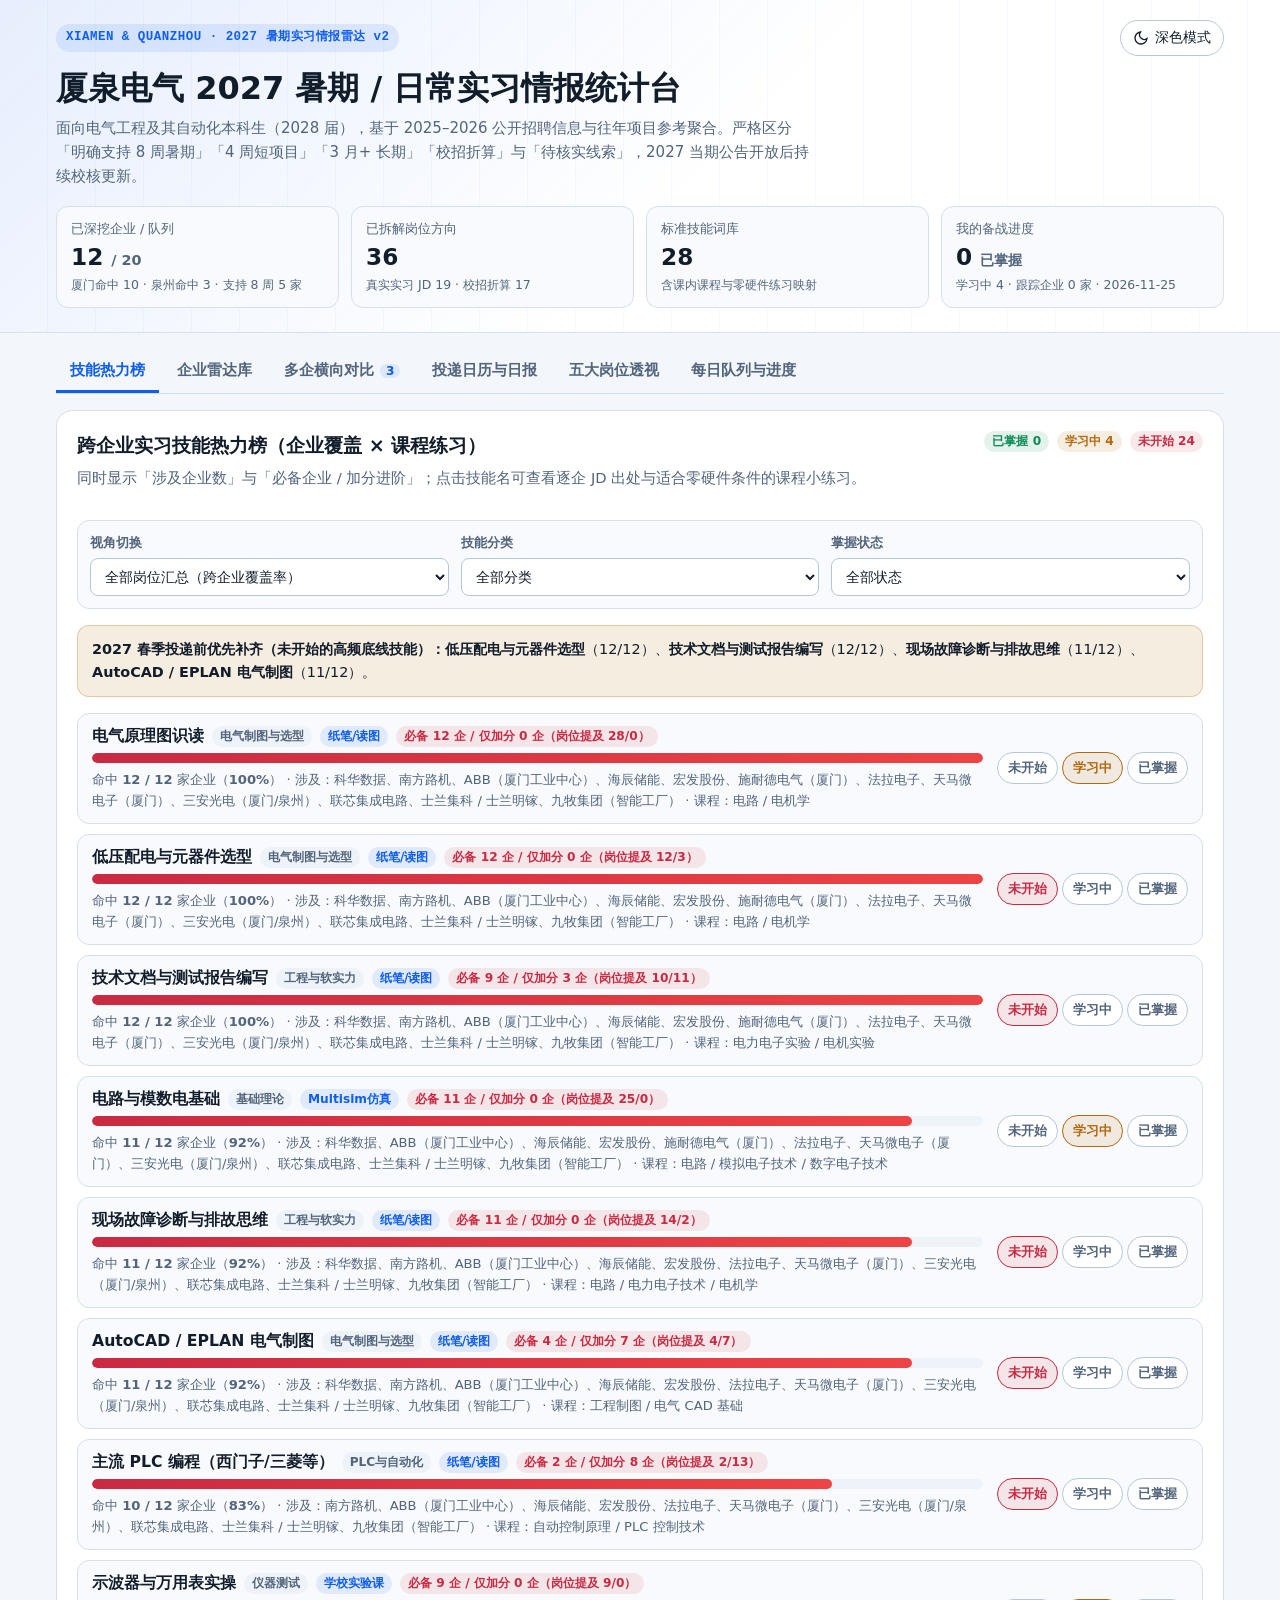
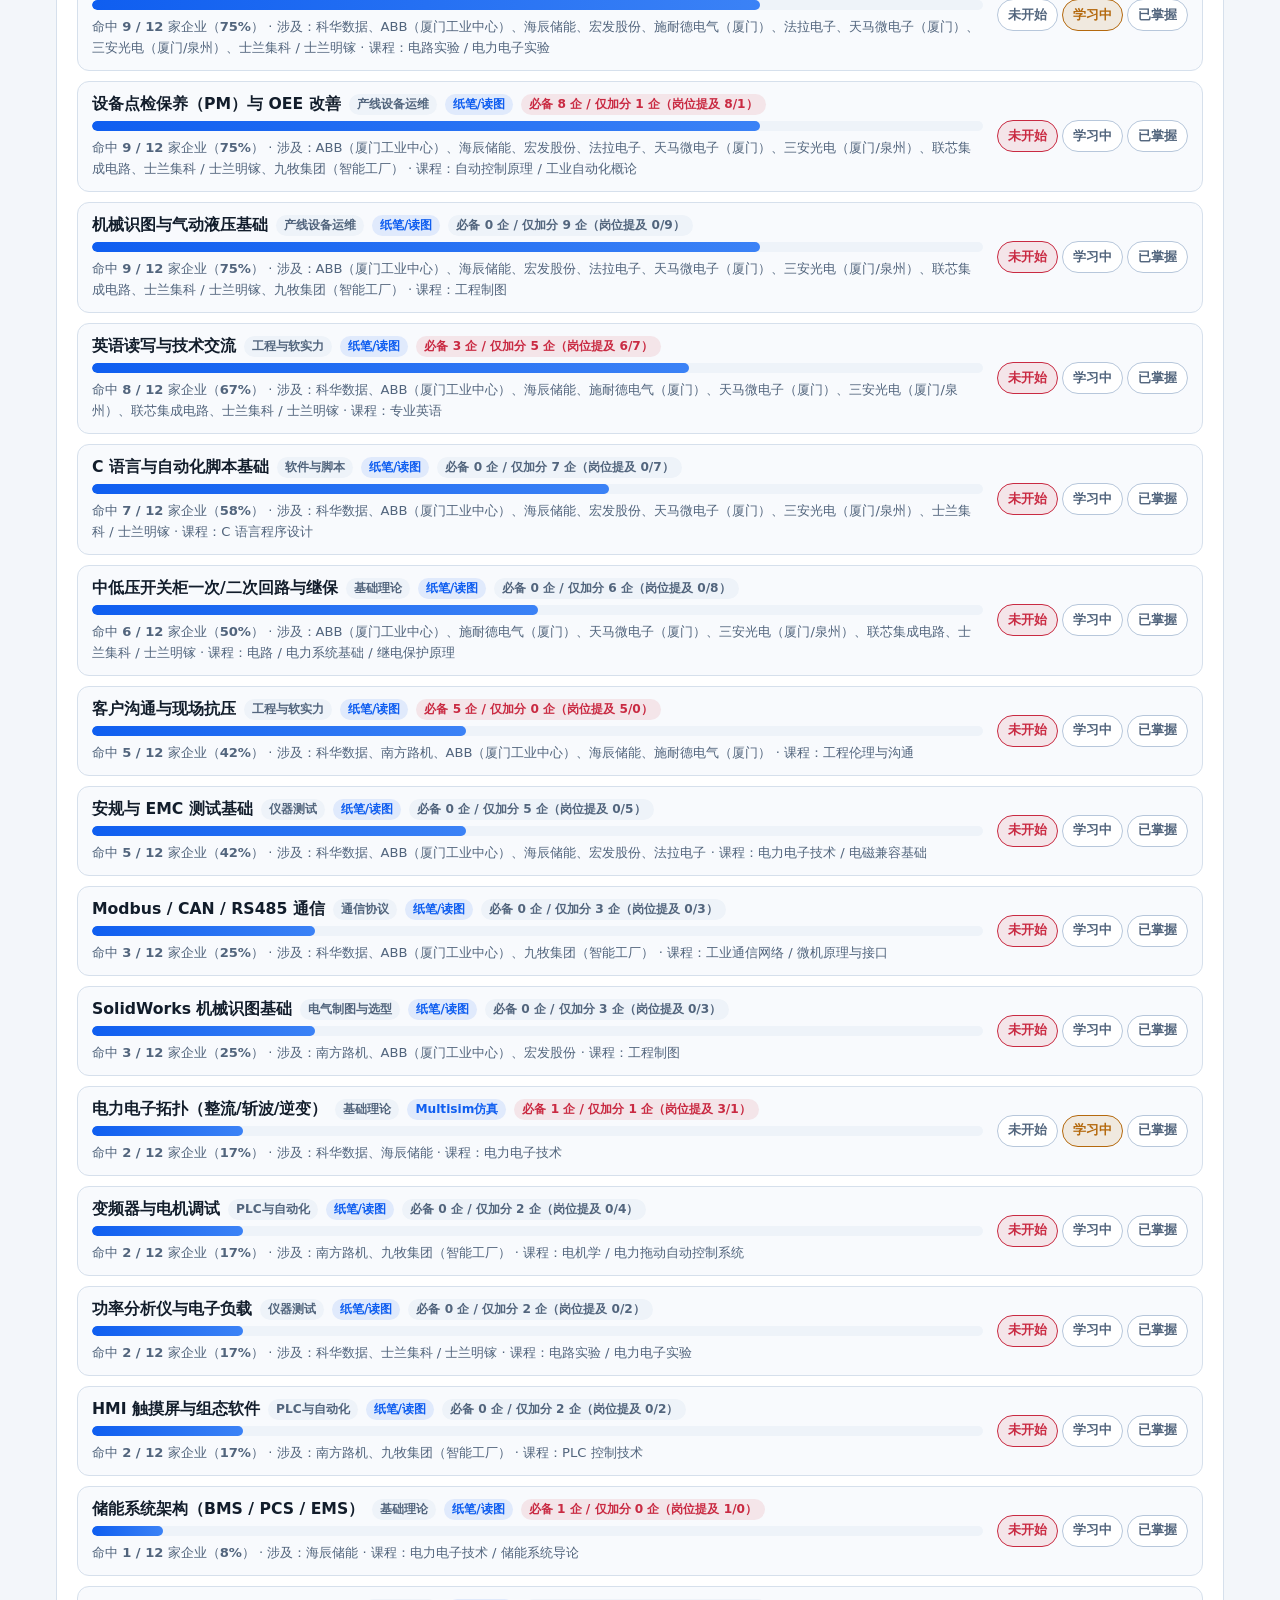
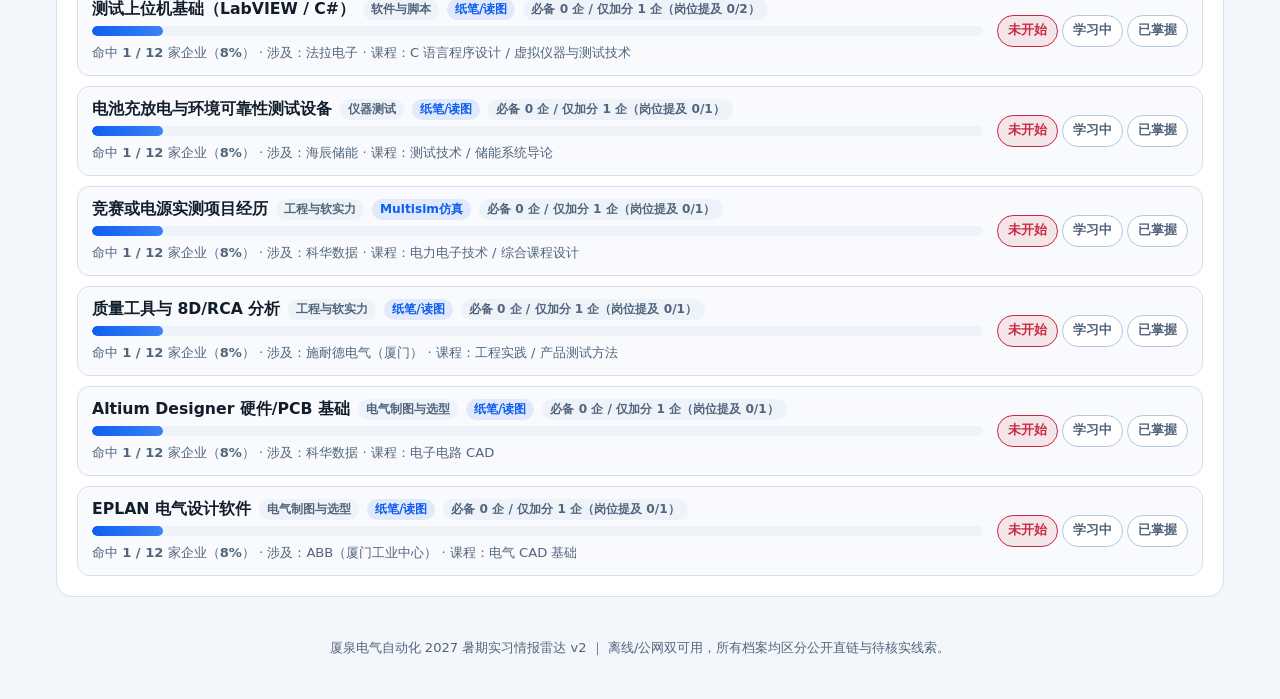
==== commit 049bfc98: "chore(daily): update XiaQuan EE radar (2026-11-25)" ====
--- a/docs/index.html
+++ b/docs/index.html
@@ -302,7 +302,7 @@
     </div>
   </dialog>
 
-  <script src="./data-bundle.js?v=9c309ec9"></script>
+  <script src="./data-bundle.js?v=4dca70d5"></script>
   <script src="./app.js?v=d86ec464"></script>
 </body>
 </html>
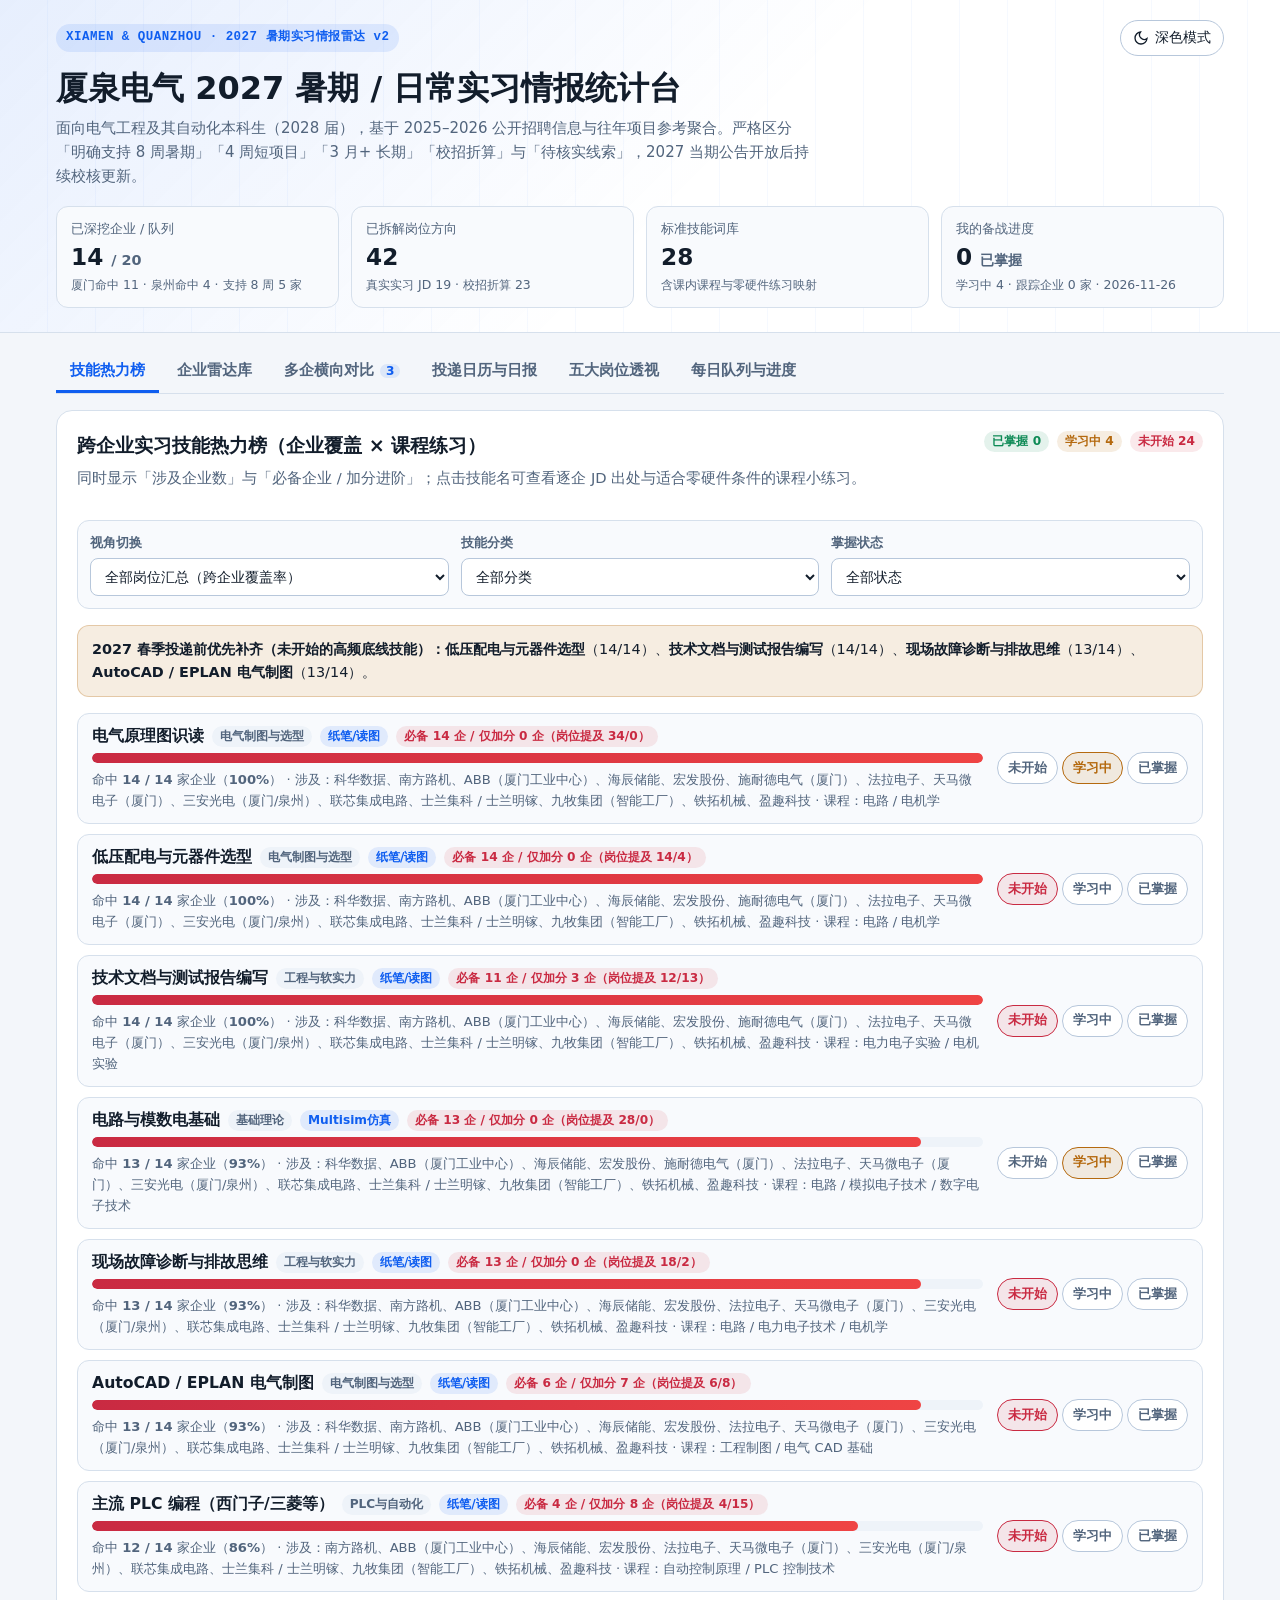
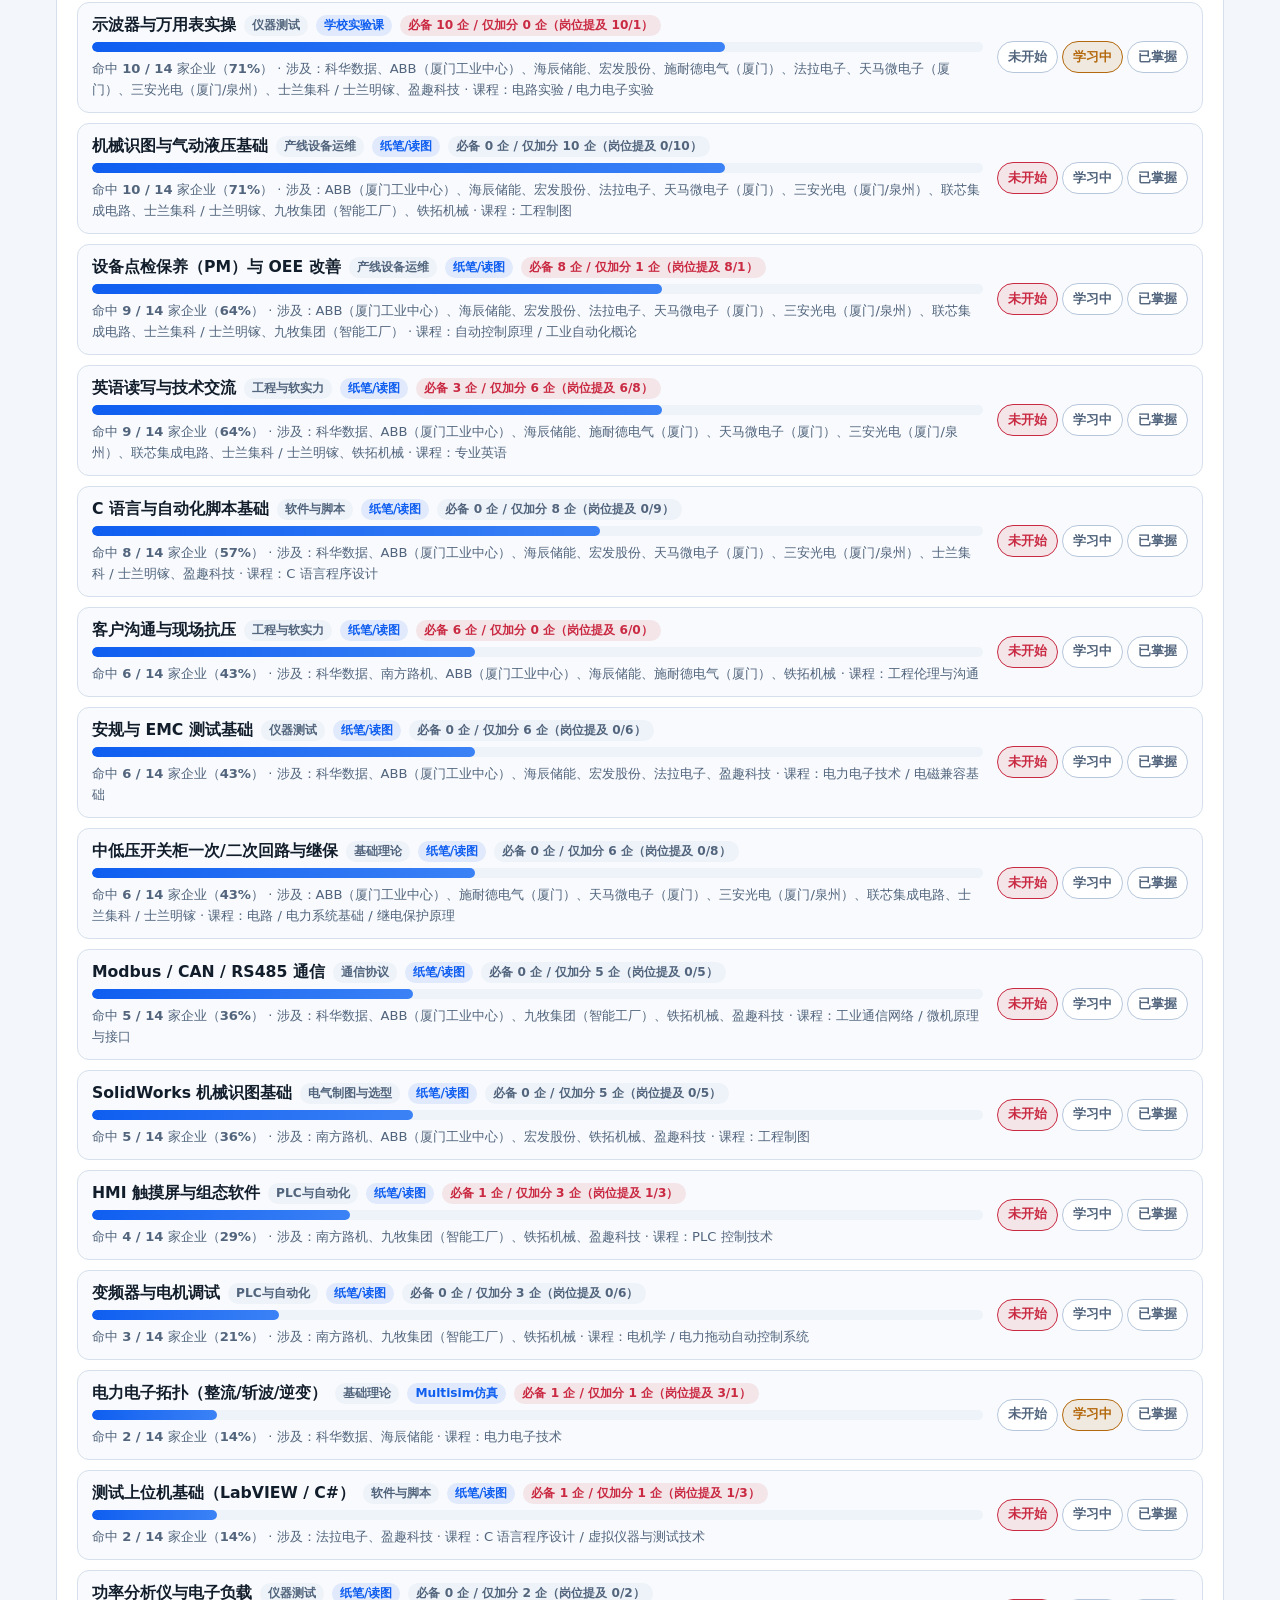
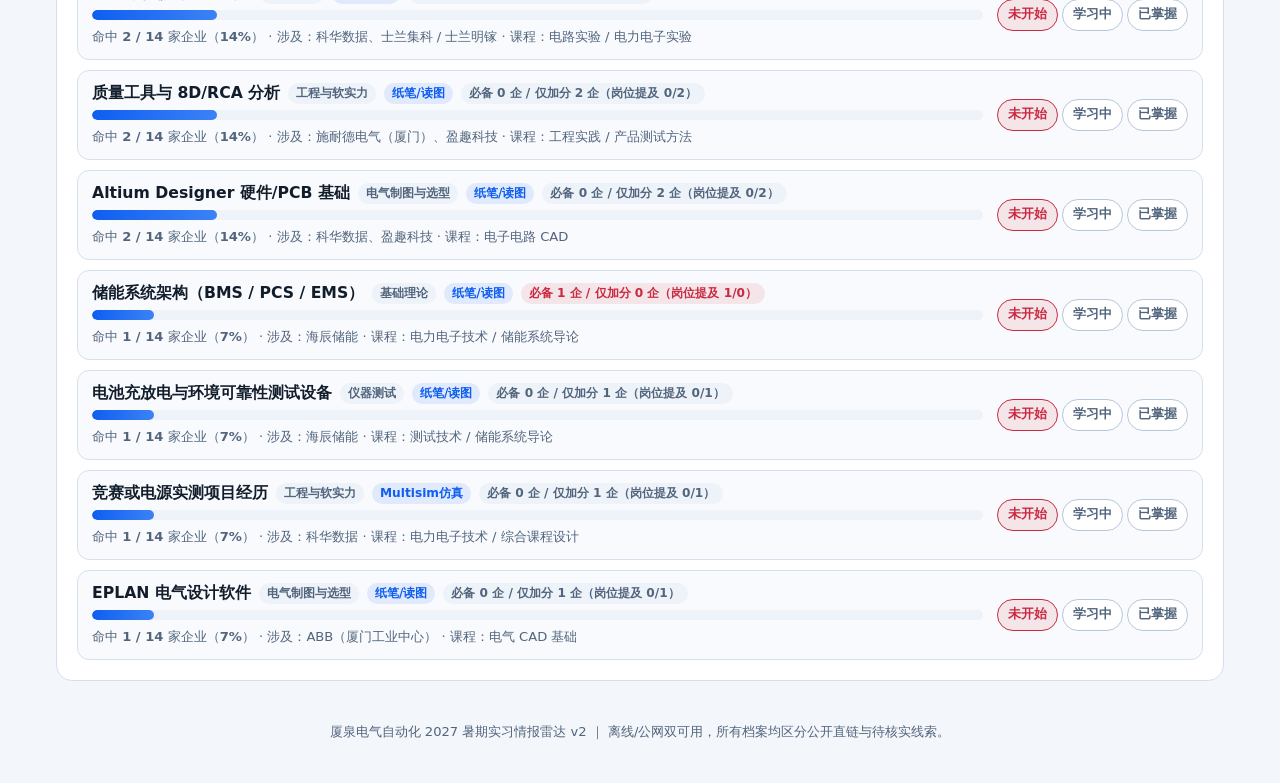
==== commit 52cd5f09: "chore(daily): update XiaQuan EE radar (2026-11-26)" ====
--- a/docs/index.html
+++ b/docs/index.html
@@ -302,7 +302,7 @@
     </div>
   </dialog>
 
-  <script src="./data-bundle.js?v=4dca70d5"></script>
+  <script src="./data-bundle.js?v=5beeca24"></script>
   <script src="./app.js?v=d86ec464"></script>
 </body>
 </html>
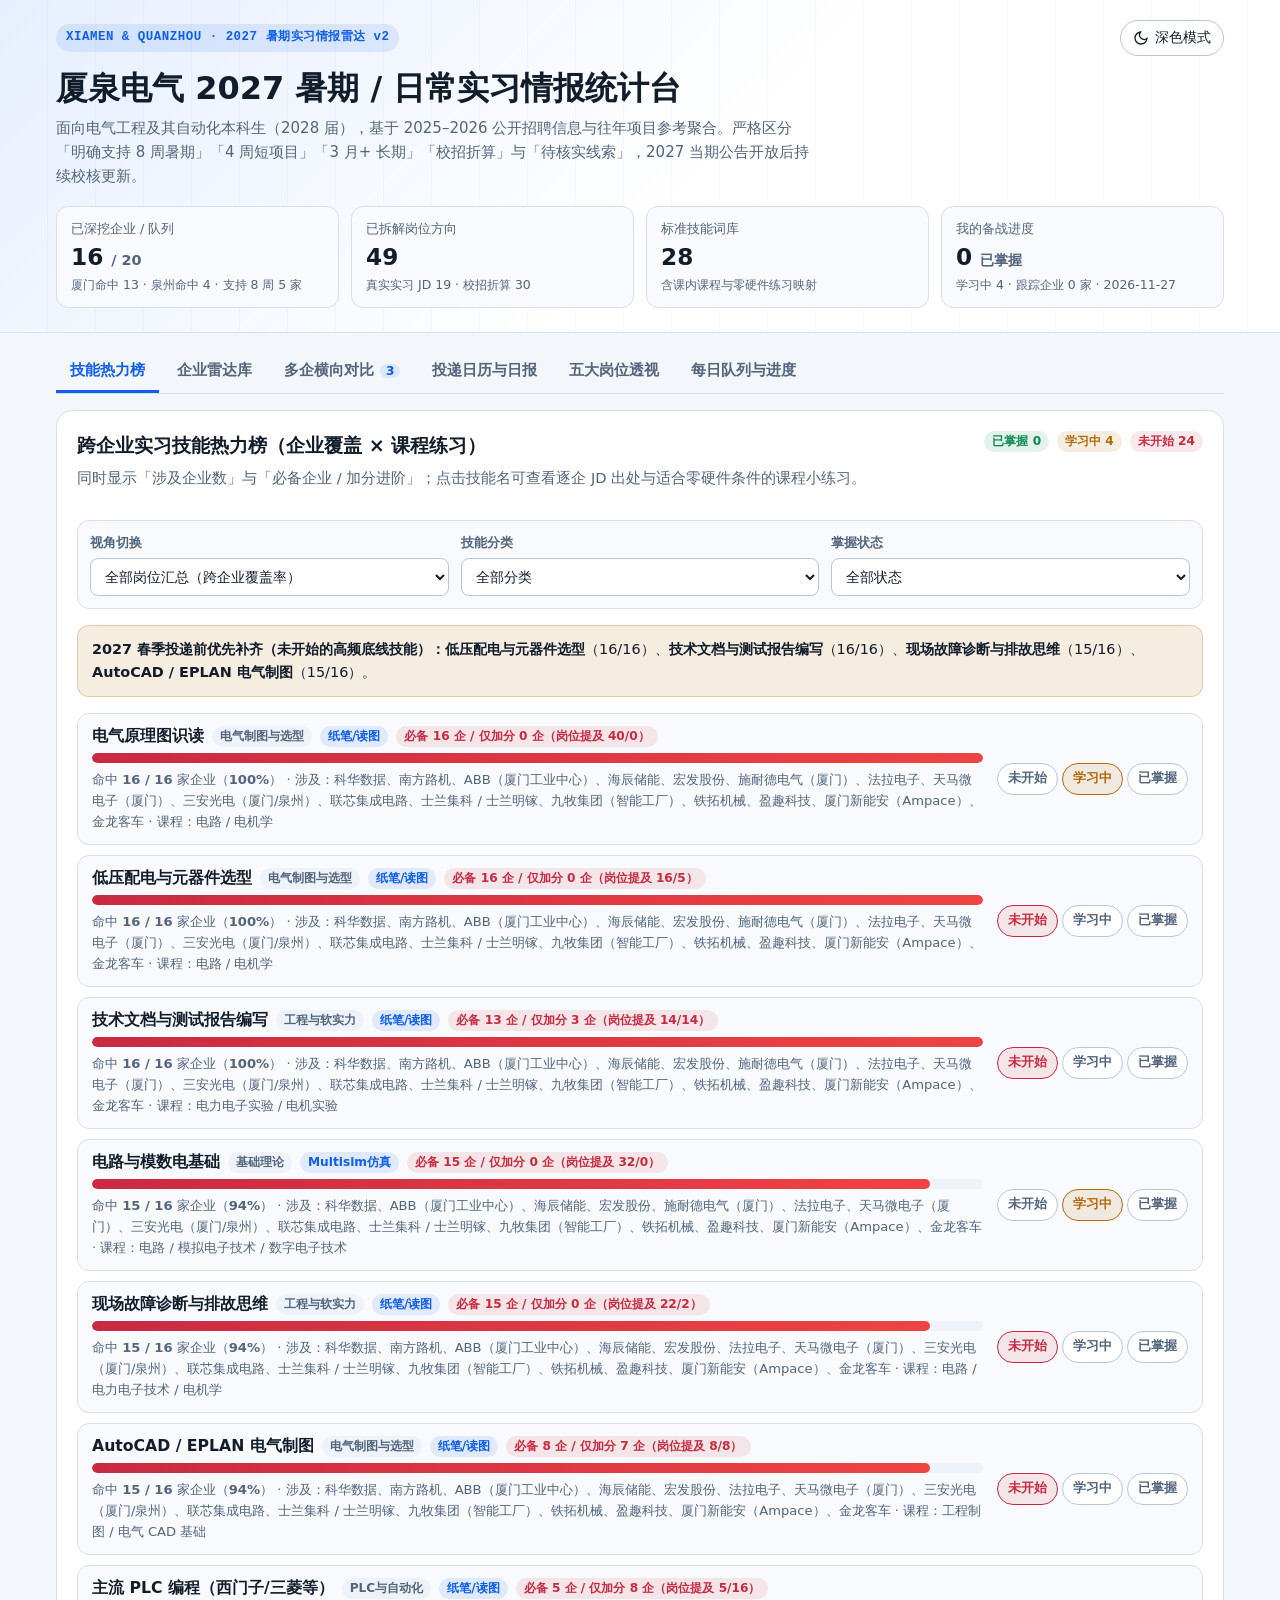
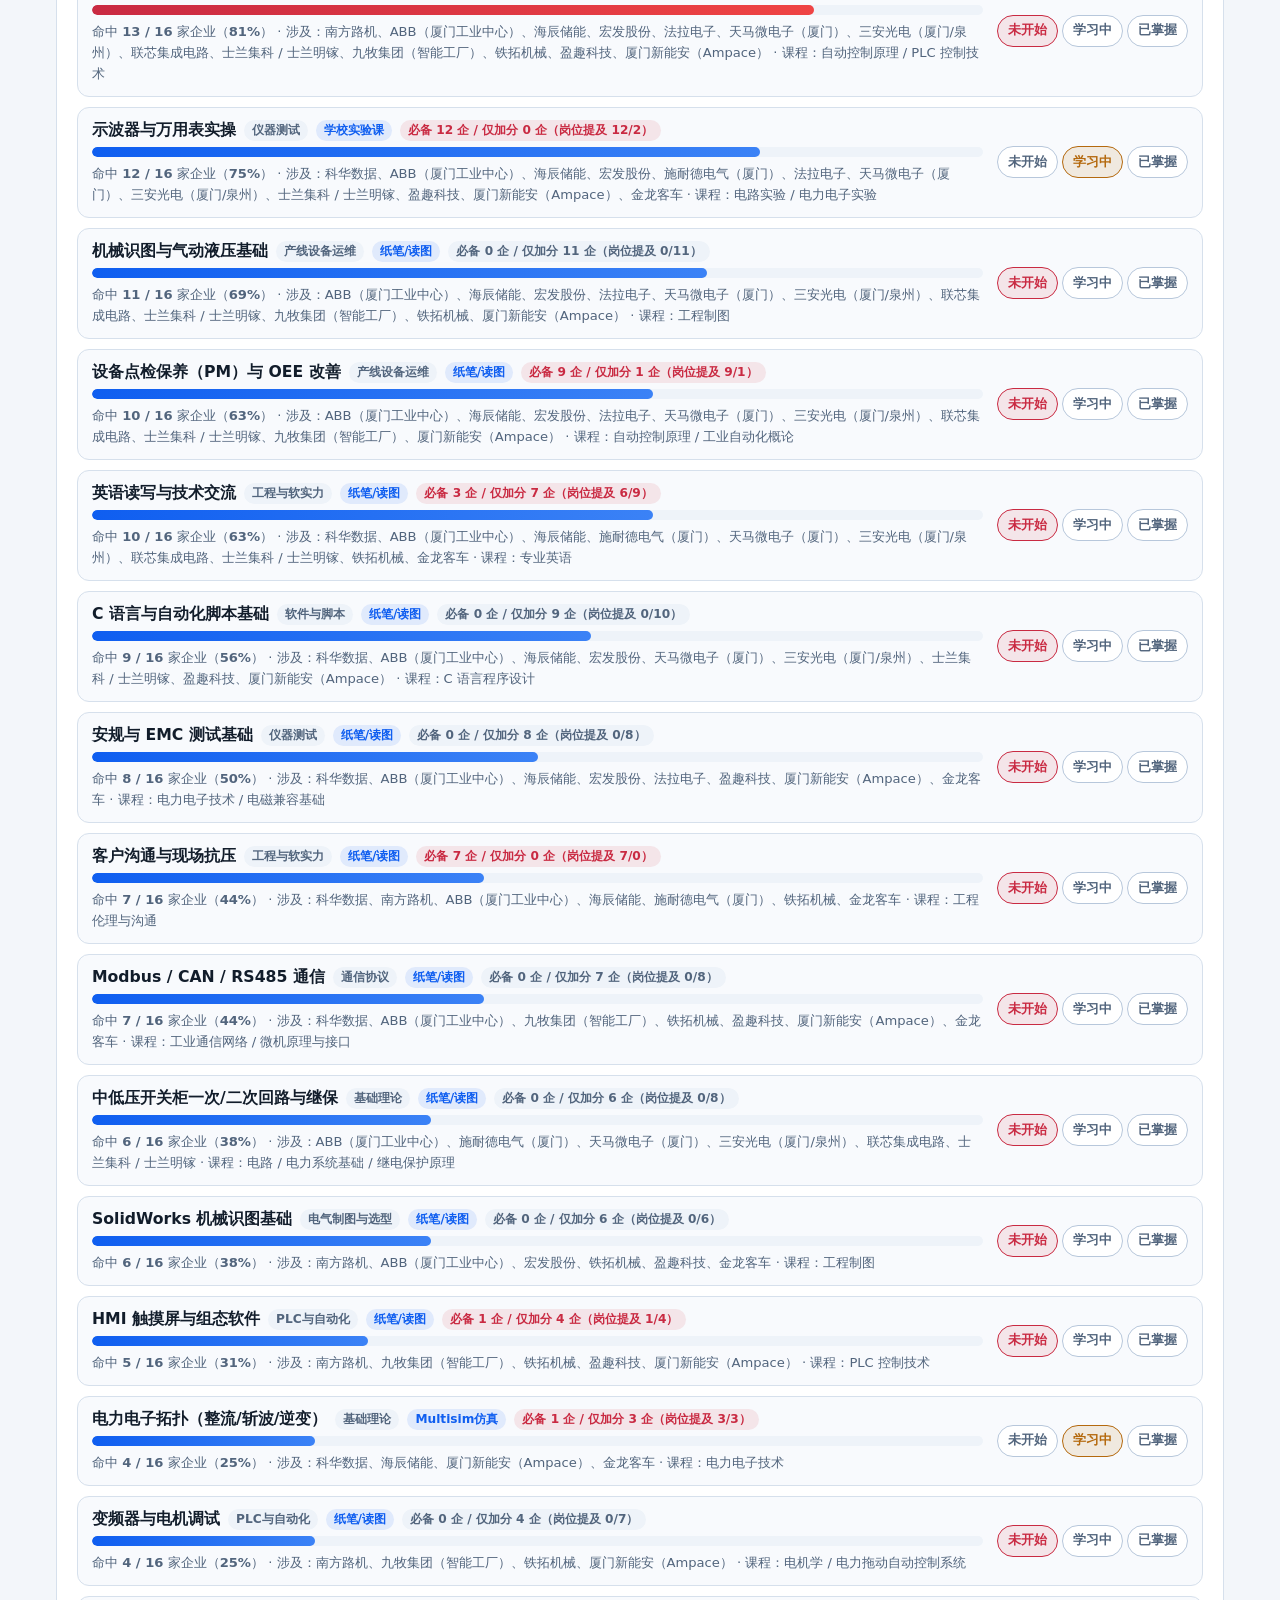
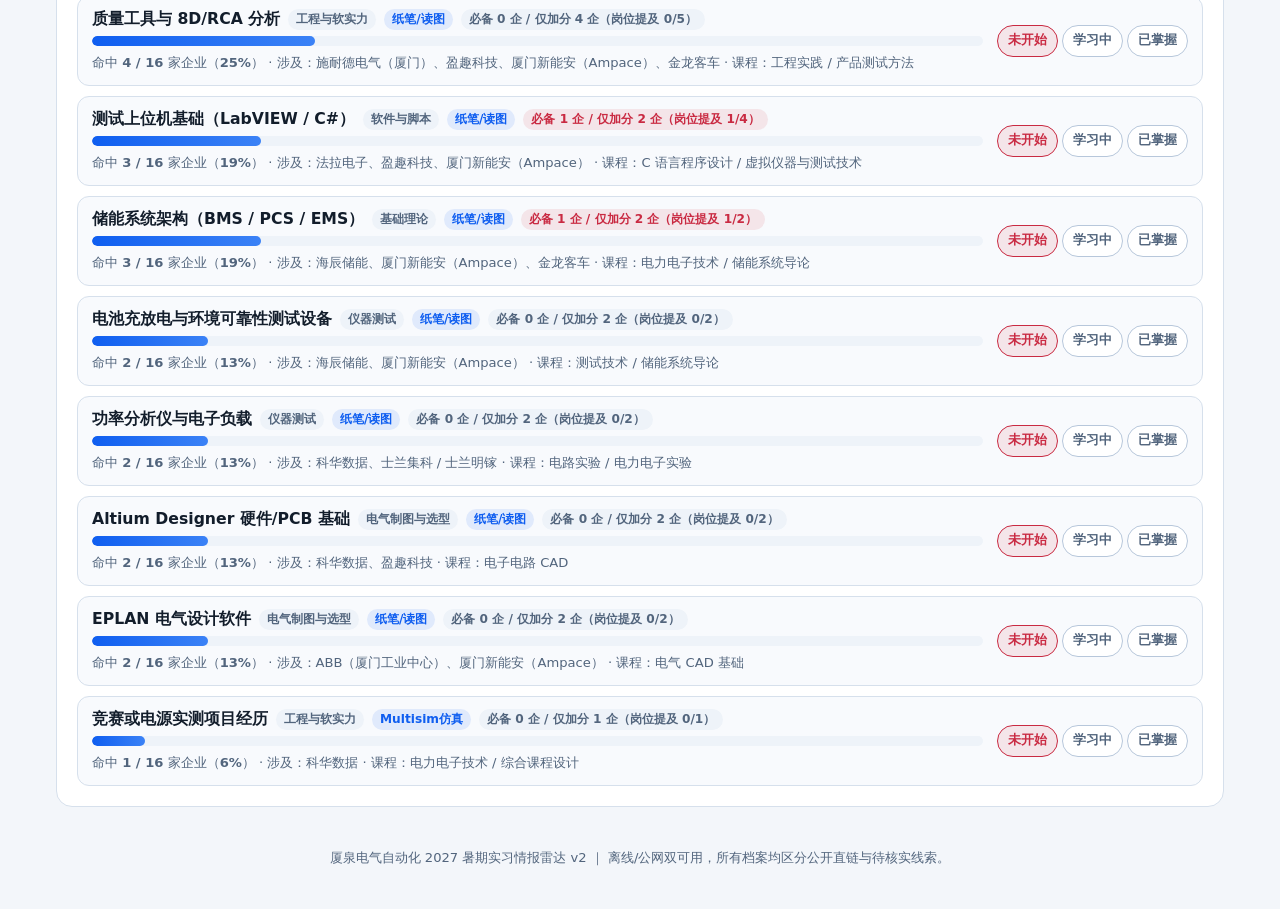
==== commit 7d68eaa0: "chore(daily): update XiaQuan EE radar (2026-11-27)" ====
--- a/docs/index.html
+++ b/docs/index.html
@@ -302,7 +302,7 @@
     </div>
   </dialog>
 
-  <script src="./data-bundle.js?v=5beeca24"></script>
+  <script src="./data-bundle.js?v=6afca7d3"></script>
   <script src="./app.js?v=d86ec464"></script>
 </body>
 </html>
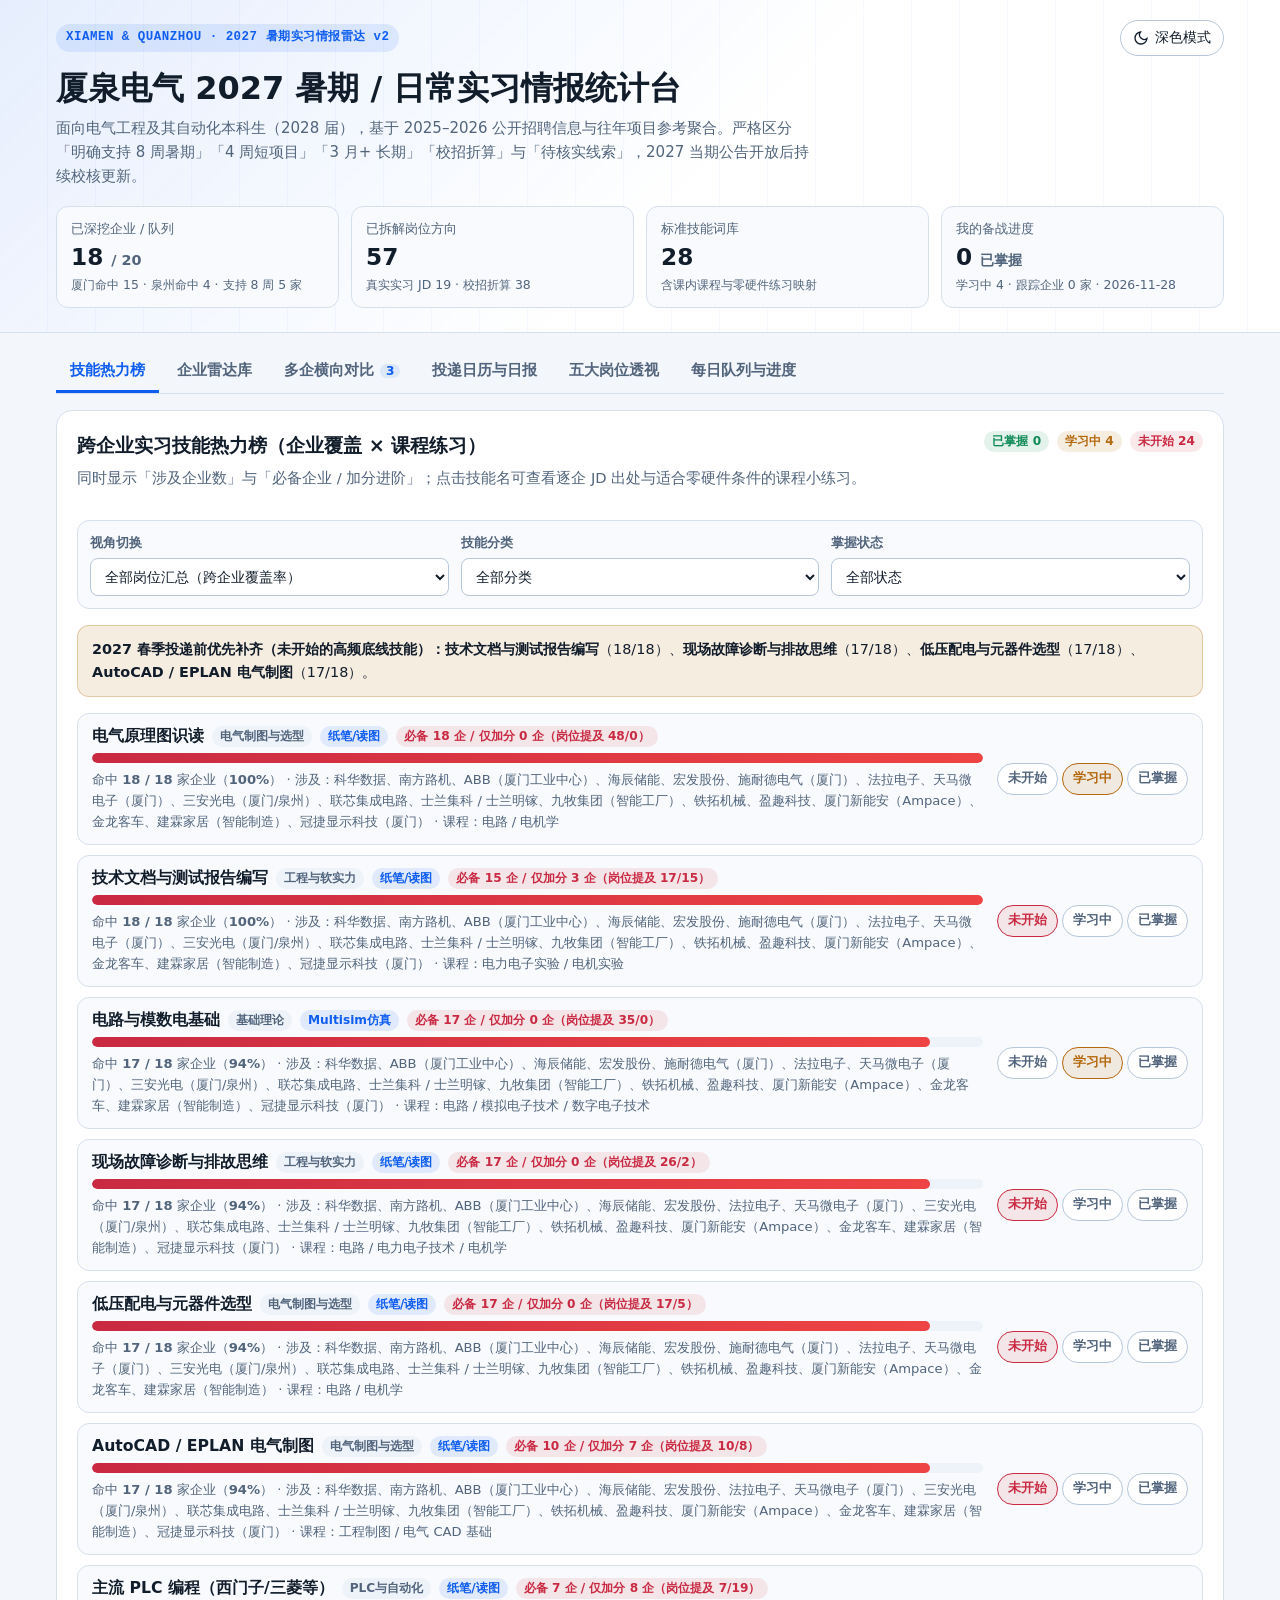
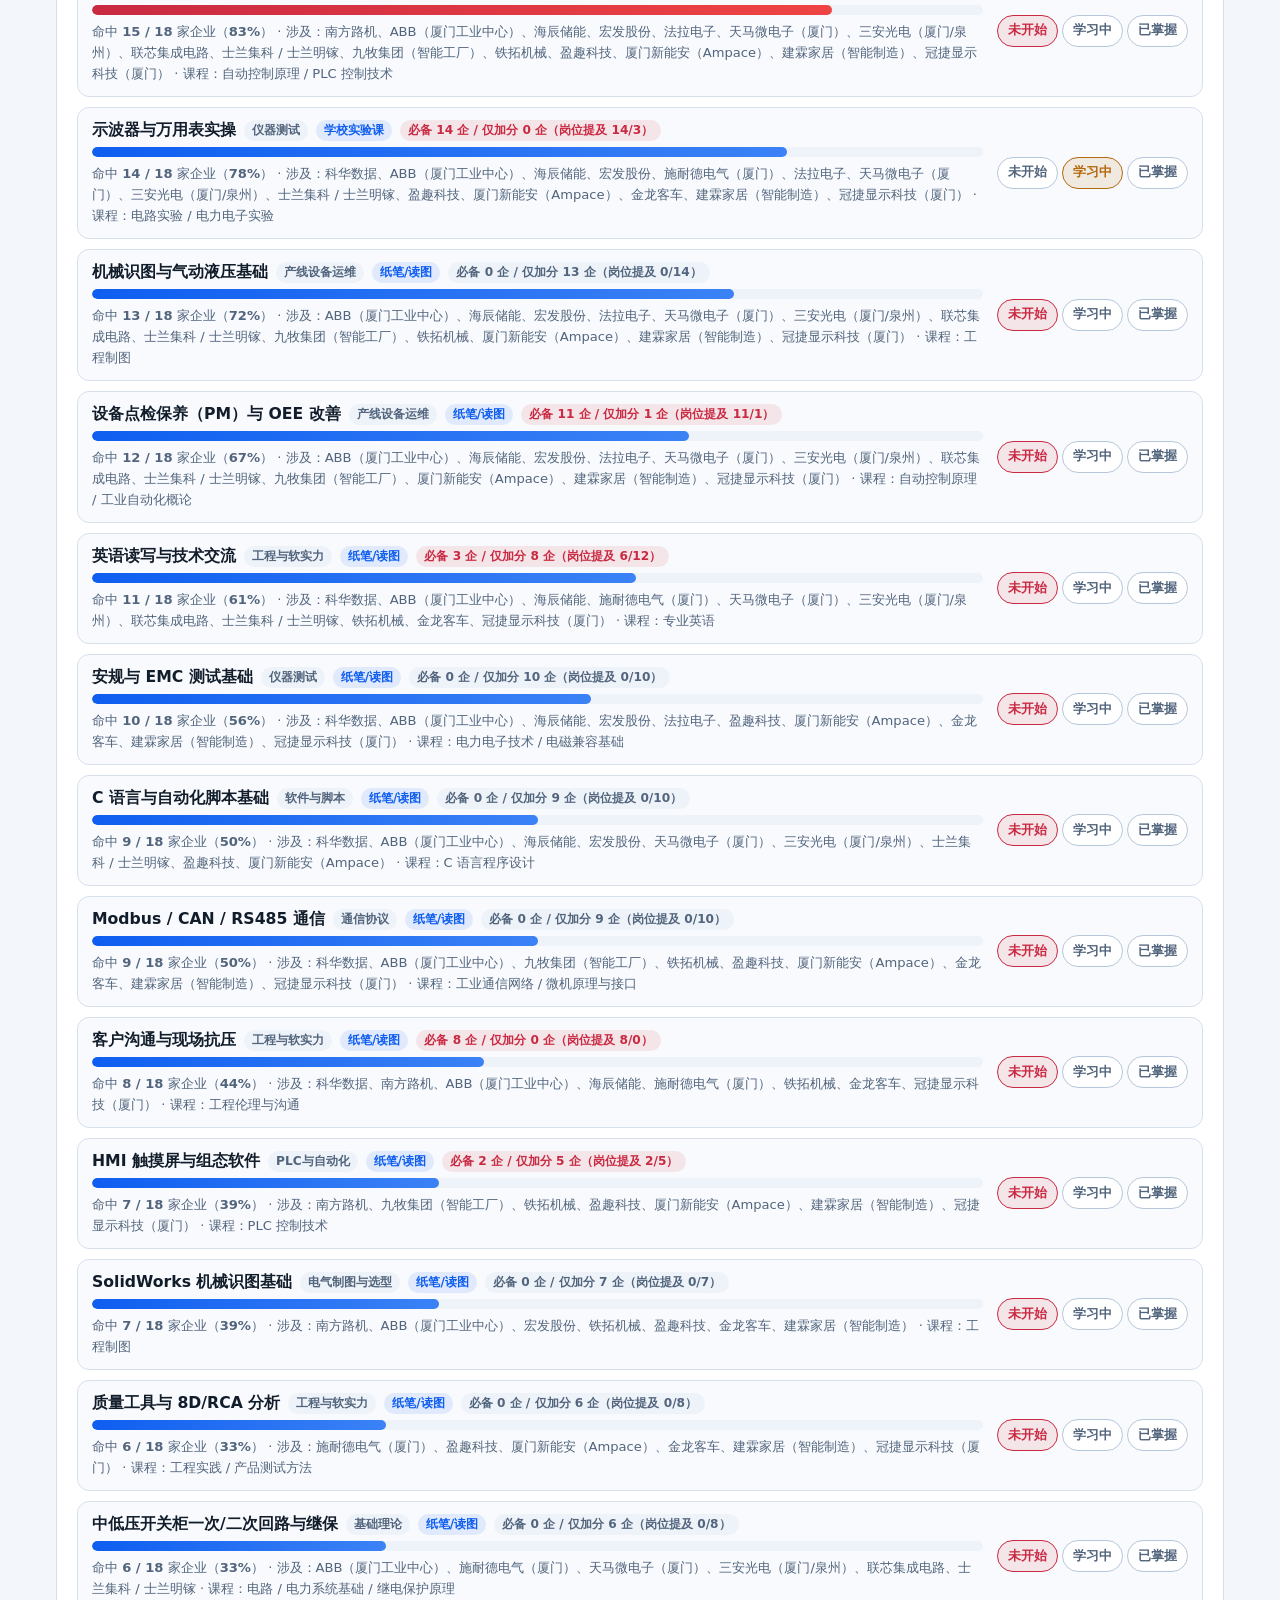
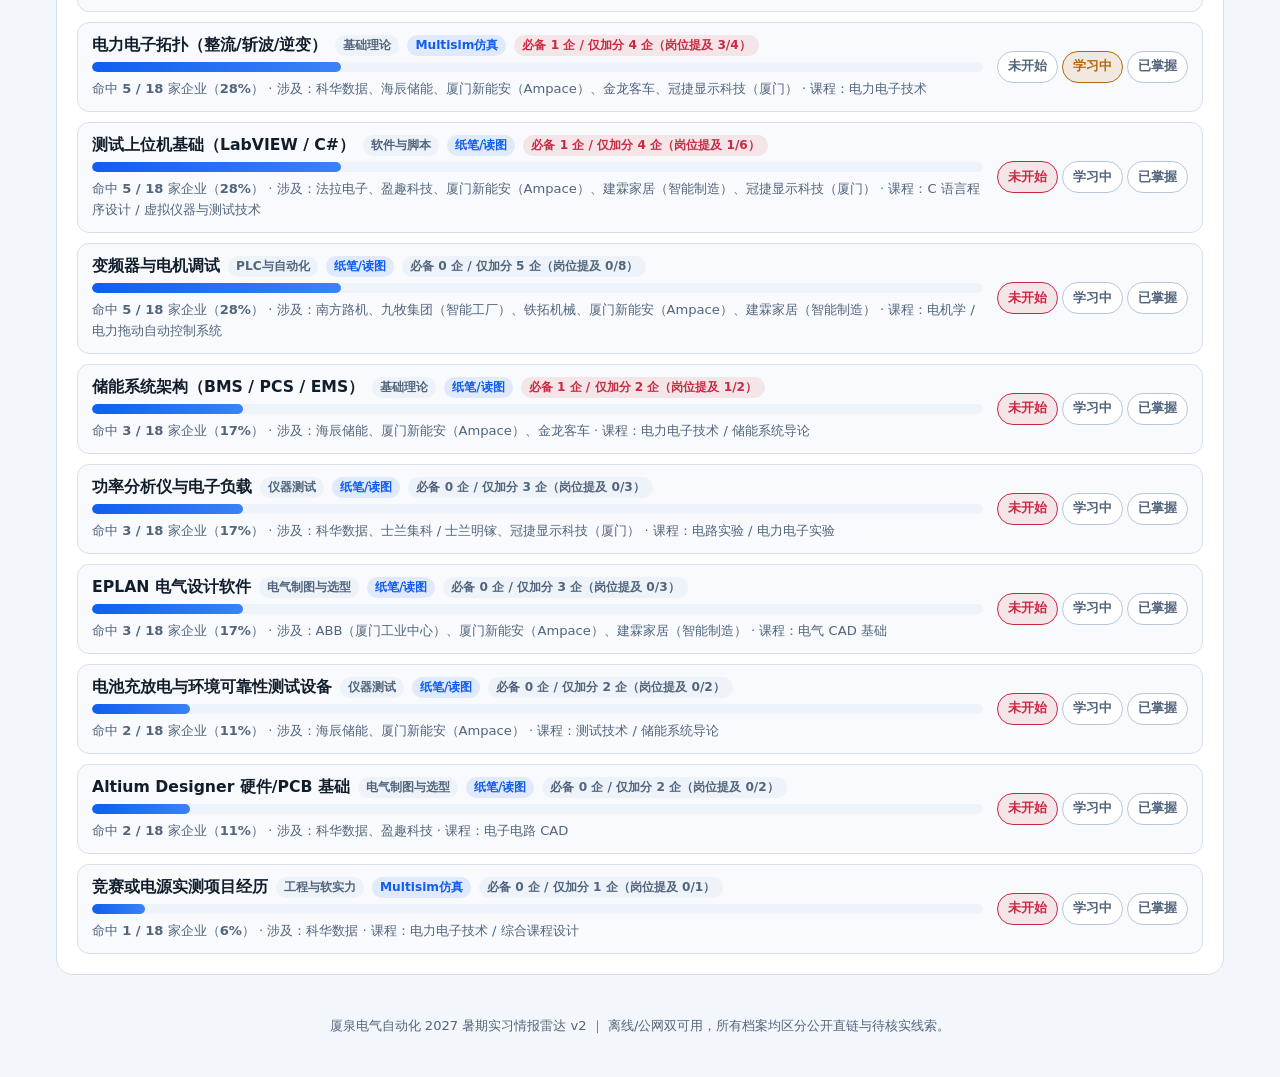
==== commit 5cc2a518: "chore(daily): update XiaQuan EE radar (2026-11-28)" ====
--- a/docs/index.html
+++ b/docs/index.html
@@ -302,7 +302,7 @@
     </div>
   </dialog>
 
-  <script src="./data-bundle.js?v=6afca7d3"></script>
+  <script src="./data-bundle.js?v=c3297fab"></script>
   <script src="./app.js?v=d86ec464"></script>
 </body>
 </html>
